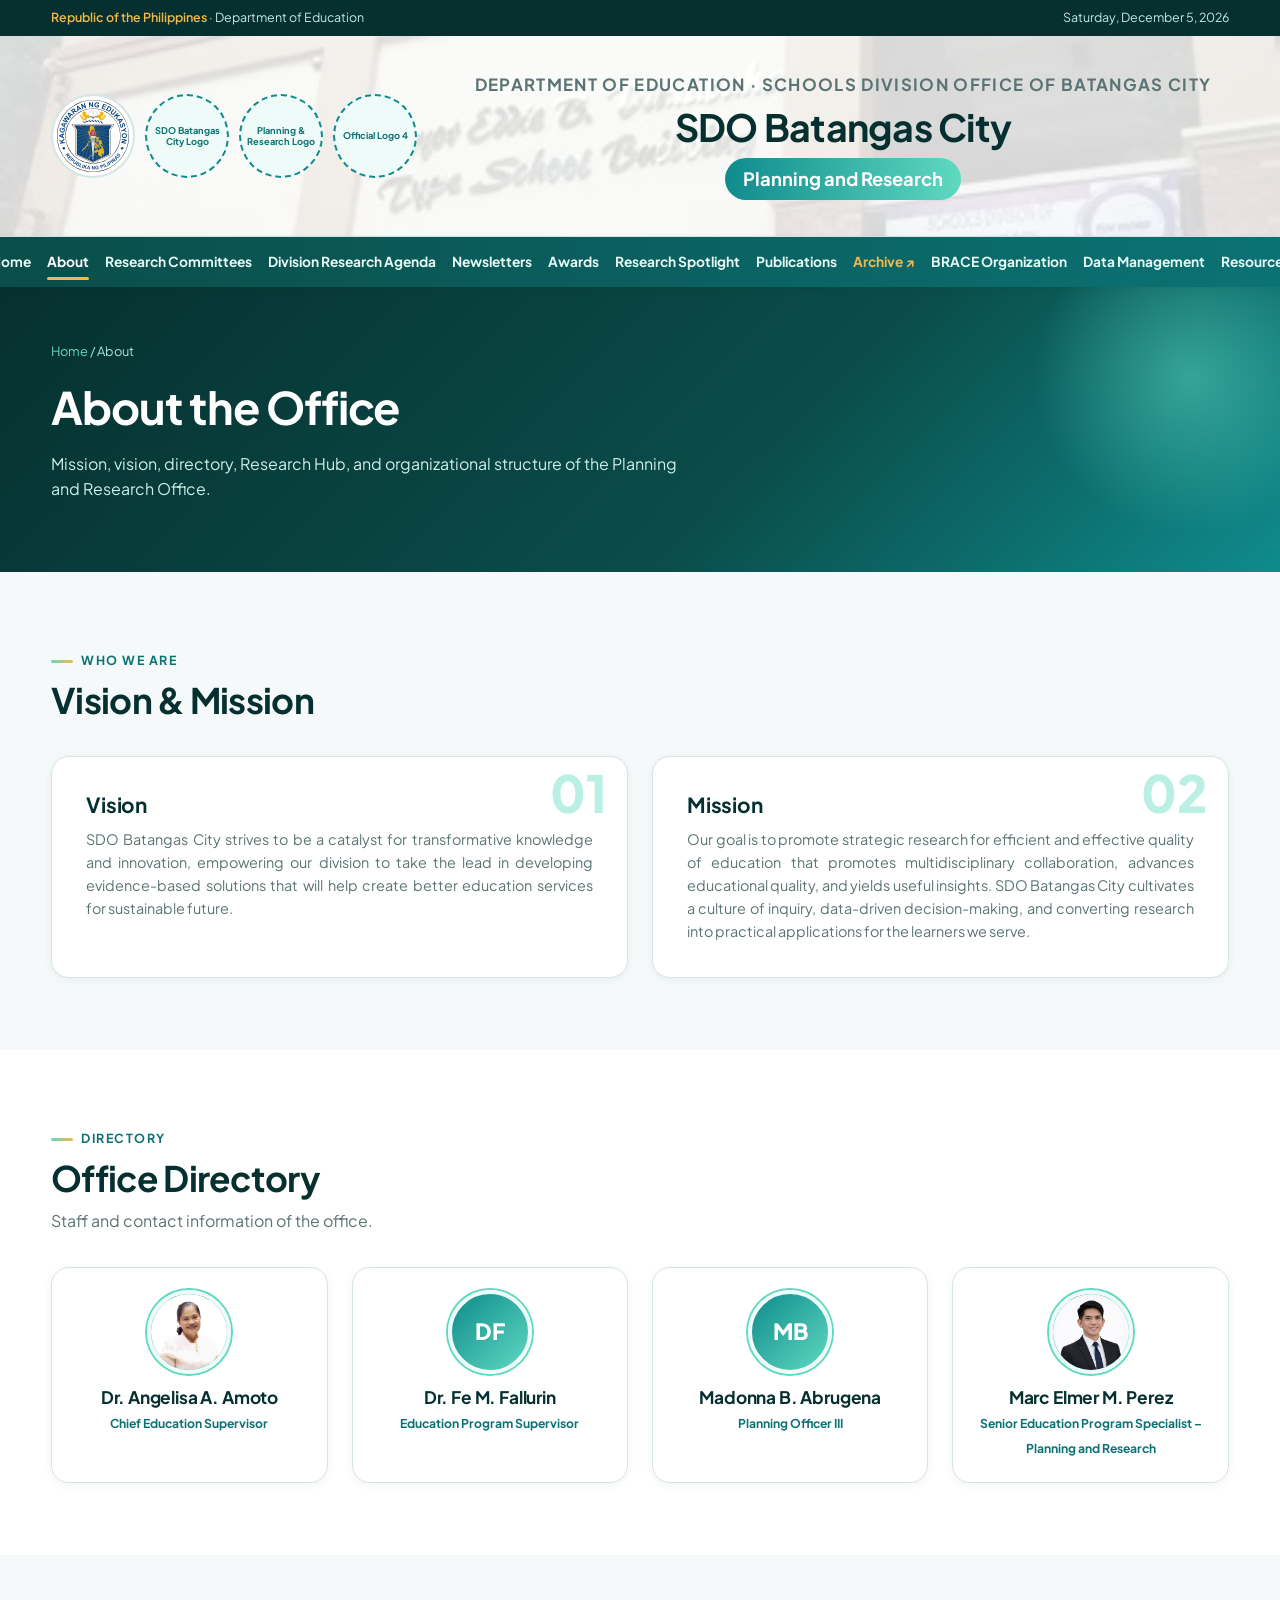
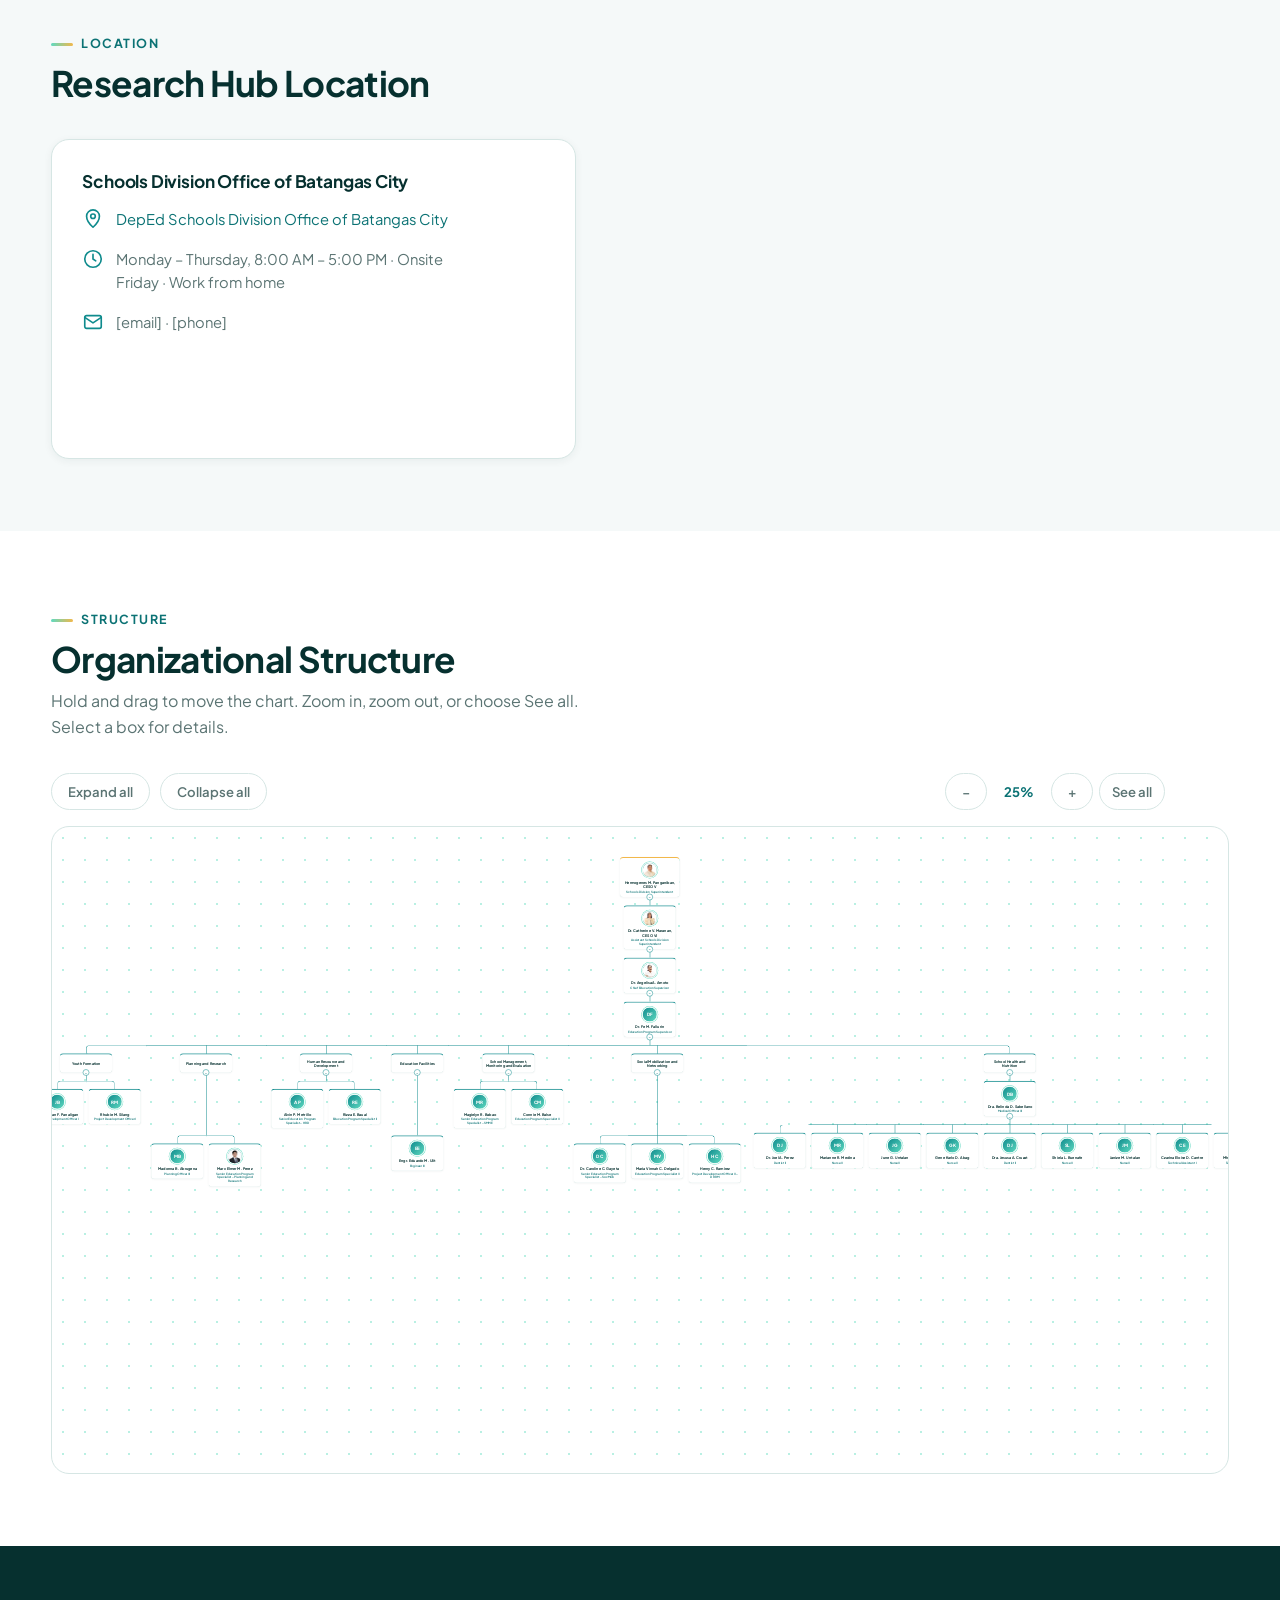
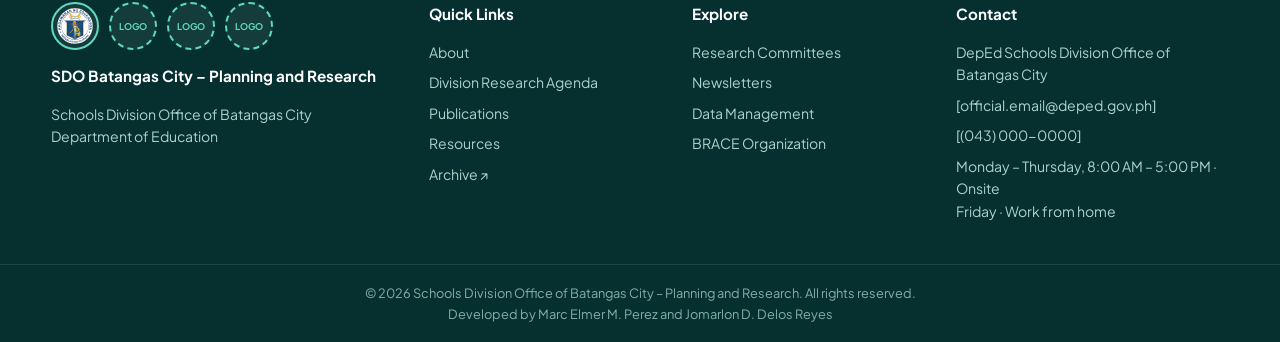
==== about.html @ 9debecee "Show the committee portraits in the directory and org chart Co-authored-by: Cursor <cursoragent@curs" ====
<!doctype html>
<html lang="en">
  <head>
    <meta charset="UTF-8" />
    <meta name="viewport" content="width=device-width, initial-scale=1" />
    <title>About | SDO Batangas City – Planning and Research</title>
    <link rel="preconnect" href="https://fonts.googleapis.com" />
    <link
      href="https://fonts.googleapis.com/css2?family=Plus+Jakarta+Sans:wght@400;500;600;700;800&display=swap"
      rel="stylesheet"
    />
    <link rel="stylesheet" href="css/styles.css?v=47" />
  </head>
  <body data-page="about">
    <div id="site-header"></div>
    <section class="page-hero">
      <div class="container">
        <div class="crumbs"><a href="index.html">Home</a> / About</div>
        <h1>About the Office</h1>
        <p>
          Mission, vision, directory, Research Hub, and organizational structure of the
          Planning and Research Office.
        </p>
      </div>
    </section>
    <main id="page-root"></main>
    <div id="site-footer"></div>
    <script src="js/data.js?v=47"></script>
    <script src="js/components.js?v=47"></script>
    <script src="js/pages.js?v=47"></script>
    <script src="js/main.js?v=47"></script>
  </body>
</html>
---- css/styles.css ----
/* ==========================================================
   SDO Batangas City – Planning and Research
   Design system: Mint Blue-Green · modern institutional
   ========================================================== */
:root {
  --ink: #06302f;          /* deepest teal (text on light, dark bg) */
  --deep: #0a4d4a;         /* deep teal */
  --primary: #0f8b8d;      /* blue-green */
  --primary-600: #0b7274;
  --mint: #5fd9c0;         /* mint */
  --mint-200: #b9f0e3;
  --mint-50: #effbf8;
  --gold: #f2b84b;         /* DepEd-inspired accent */
  --gold-600: #d99a1f;
  --bg: #f5f9f9;
  --surface: #ffffff;
  --text: #17302f;
  --muted: #5b7473;
  --line: #d6e6e4;
  --radius: 18px;
  --radius-sm: 12px;
  --shadow-sm: 0 2px 8px rgba(6, 48, 47, .06);
  --shadow: 0 10px 30px rgba(6, 48, 47, .10);
  --shadow-lg: 0 24px 60px rgba(6, 48, 47, .16);
  --font: "Plus Jakarta Sans", "Segoe UI", system-ui, -apple-system, Roboto, Arial, sans-serif;
  --maxw: 100%;
}

* {
  box-sizing: border-box;
  margin: 0;
  padding: 0;
}

html {
  scroll-behavior: smooth;
}

body {
  font-family: var(--font);
  color: var(--text);
  background: var(--bg);
  line-height: 1.6;
  -webkit-font-smoothing: antialiased;
}

img {
  max-width: 100%;
  display: block;
}

a {
  color: var(--primary-600);
  text-decoration: none;
}

a:hover {
  color: var(--deep);
}

ul {
  list-style: none;
}

.container {
  width: min(var(--maxw), calc(100% - clamp(40px, 8vw, 160px)));
  margin-inline: auto;
}

.section {
  padding: 72px 0;
}

.section.alt {
  background: var(--surface);
}

.eyebrow {
  display: inline-flex;
  align-items: center;
  gap: 8px;
  font-size: .78rem;
  font-weight: 700;
  letter-spacing: .12em;
  text-transform: uppercase;
  color: var(--primary-600);
}

.eyebrow::before {
  content: "";
  width: 22px;
  height: 3px;
  border-radius: 3px;
  background: linear-gradient(90deg, var(--mint), var(--gold));
}

.section-head {
  display: flex;
  justify-content: space-between;
  align-items: flex-end;
  gap: 20px;
  flex-wrap: wrap;
  margin-bottom: 34px;
}

.section-head h2 {
  font-size: clamp(1.6rem, 3vw, 2.2rem);
  line-height: 1.2;
  color: var(--ink);
  margin-top: 8px;
  letter-spacing: -.02em;
}

.section-head p {
  color: var(--muted);
  max-width: 560px;
  margin-top: 8px;
}

.btn {
  display: inline-flex;
  align-items: center;
  gap: 8px;
  padding: 12px 22px;
  border-radius: 999px;
  font-weight: 700;
  font-size: .92rem;
  border: 2px solid transparent;
  cursor: pointer;
  transition: .25s;
  font-family: inherit;
}

.btn-primary {
  background: var(--gold);
  color: var(--ink);
}

.btn-primary:hover {
  background: var(--gold-600);
  color: var(--ink);
  transform: translateY(-2px);
  box-shadow: var(--shadow);
}

.btn-ghost {
  background: rgba(255, 255, 255, .12);
  color: #fff;
  border-color: rgba(255, 255, 255, .4);
  -webkit-backdrop-filter: blur(6px);
  backdrop-filter: blur(6px);
}

.btn-ghost:hover {
  background: #fff;
  color: var(--deep);
}

.btn-outline {
  border-color: var(--primary);
  color: var(--primary-600);
  background: transparent;
}

.btn-outline:hover {
  background: var(--primary);
  color: #fff;
}

.icon {
  width: 22px;
  height: 22px;
  stroke: currentColor;
  fill: none;
  stroke-width: 1.8;
  stroke-linecap: round;
  stroke-linejoin: round;
  flex: none;
}

/* ---------- Top bar ---------- */
.topbar {
  background: var(--ink);
  color: #bfe9e2;
  font-size: 0.78rem;
}

.topbar .container {
  display: flex;
  justify-content: space-between;
  gap: 16px;
  padding: 8px 0;
  flex-wrap: wrap;
}

.topbar b {
  color: var(--gold);
  font-weight: 600;
}

/* ---------- Header ---------- */
.site-header {
  position: relative;
  background: var(--surface);
  border-bottom: 1px solid var(--line);
  overflow: hidden;
}

.site-header::before {
  content: "";
  position: absolute;
  inset: 0;
  background: url("../assets/building.jpg") center 62% / cover no-repeat;
  opacity: 0.16;
  pointer-events: none;
}

.brand-row {
  position: relative;
  z-index: 1;
  display: flex;
  align-items: center;
  justify-content: flex-start;
  gap: 28px;
  min-height: 176px;
  padding: 36px 0;
}

.brand-row > .logos {
  position: static;
  transform: none;
  flex: none;
}

.logos {
  display: flex;
  gap: 10px;
}

.logo-ph {
  width: 84px;
  height: 84px;
  border-radius: 50%;
  border: 2px dashed var(--primary);
  background: var(--mint-50);
  display: grid;
  place-items: center;
  text-align: center;
  font-size: .58rem;
  font-weight: 700;
  color: var(--primary-600);
  line-height: 1.15;
  overflow: hidden;
}

.logo-ph.has-logo {
  border-style: solid;
  border-color: var(--line);
  background: #fff;
  padding: 4px;
}

.logo-ph img {
  width: 100%;
  height: 100%;
  object-fit: contain;
}

.brand-text {
  flex: 1;
  text-align: center;
  padding-inline: 12px 0;
  max-width: 100%;
  min-width: 0;
}

.brand-text small {
  display: block;
  font-size: 1.05rem;
  letter-spacing: .08em;
  text-transform: uppercase;
  color: var(--muted);
  font-weight: 700;
}

.brand-text strong {
  display: block;
  margin-top: 6px;
  font-size: 2.35rem;
  color: var(--ink);
  line-height: 1.15;
  letter-spacing: -.02em;
}

.brand-text span {
  display: inline-block;
  margin-top: 10px;
  font-size: 1.15rem;
  font-weight: 700;
  color: #fff;
  background: linear-gradient(90deg, var(--primary), var(--mint));
  padding: 6px 18px;
  border-radius: 999px;
}

/* ---------- Nav ---------- */
.nav-wrap {
  position: sticky;
  top: 0;
  z-index: 50;
  background: linear-gradient(90deg, var(--deep), var(--primary-600));
  box-shadow: var(--shadow-sm);
}

.nav-wrap .container {
  display: flex;
  align-items: center;
  justify-content: space-between;
  width: min(100%, calc(100% - 24px));
}

.nav {
  display: flex;
  flex-wrap: nowrap;
  width: 100%;
  justify-content: center;
  align-items: center;
  column-gap: 0;
}

.nav a {
  display: block;
  padding: 14px 8px;
  color: #e6fbf6;
  font-size: 0.86rem;
  font-weight: 700;
  position: relative;
  white-space: nowrap;
}

.nav a::after {
  content: "";
  position: absolute;
  left: 8px;
  right: 8px;
  bottom: 7px;
  height: 3px;
  border-radius: 3px;
  background: var(--gold);
  transform: scaleX(0);
  transition: .25s;
}

.nav a:hover,
.nav a.active {
  color: #fff;
}

.nav a:hover::after,
.nav a.active::after {
  transform: scaleX(1);
}

.nav a.ext {
  color: var(--gold);
}

.menu-btn {
  display: none;
  background: none;
  border: 0;
  color: #fff;
  padding: 12px 0;
  font-weight: 700;
  font-family: inherit;
  cursor: pointer;
  align-items: center;
  gap: 10px;
  font-size: .95rem;
}

/* ---------- Hero ---------- */
.hero {
  position: relative;
  color: #fff;
  overflow: hidden;
  min-height: calc(100vh - 150px);
  min-height: calc(100svh - 150px);
  background:
    radial-gradient(900px 500px at 85% -10%, rgba(95, 217, 192, .55), transparent 60%),
    radial-gradient(700px 500px at 0% 110%, rgba(242, 184, 75, .22), transparent 60%),
    linear-gradient(135deg, var(--ink) 0%, var(--deep) 55%, var(--primary) 120%);
}

.hero::before {
  content: "";
  position: absolute;
  inset: 0;
  background-image: radial-gradient(rgba(255, 255, 255, .12) 1.2px, transparent 1.2px);
  background-size: 26px 26px;
  -webkit-mask-image: linear-gradient(120deg, transparent 30%, #000);
  mask-image: linear-gradient(120deg, transparent 30%, #000);
}

.hero .container {
  position: relative;
  display: grid;
  grid-template-columns: 1.25fr .9fr;
  gap: 48px;
  align-items: center;
  padding: 64px 0 68px;
}

.hero h1 {
  font-size: clamp(2rem, 4.6vw, 3.4rem);
  line-height: 1.08;
  letter-spacing: -.03em;
  margin: 16px 0;
}

.hero h1 em {
  font-style: normal;
  background: linear-gradient(90deg, var(--mint), var(--gold));
  -webkit-background-clip: text;
  background-clip: text;
  color: transparent;
}

.hero p {
  color: #cdeee8;
  max-width: 540px;
  font-size: 1.05rem;
  text-align: justify;
}

.hero .eyebrow {
  color: var(--mint);
}

.hero-actions {
  display: flex;
  gap: 12px;
  flex-wrap: wrap;
  margin-top: 28px;
}

.hero-card {
  background: rgba(255, 255, 255, .1);
  border: 1px solid rgba(255, 255, 255, .25);
  border-radius: 24px;
  padding: 26px;
  -webkit-backdrop-filter: blur(14px);
  backdrop-filter: blur(14px);
  box-shadow: var(--shadow-lg);
}

.hero-card h3 {
  font-size: .8rem;
  letter-spacing: .12em;
  text-transform: uppercase;
  color: var(--mint);
}

.hero-stats {
  display: grid;
  grid-template-columns: 1fr 1fr;
  gap: 14px;
  margin-top: 16px;
}

.stat {
  background: rgba(255, 255, 255, .1);
  border-radius: 14px;
  padding: 16px;
}

.stat b {
  display: block;
  font-size: 1.9rem;
  line-height: 1;
  color: #fff;
}

.stat span {
  font-size: .78rem;
  color: #bfe9e2;
}

.wave {
  position: absolute;
  bottom: -1px;
  left: 0;
  width: 100%;
  height: 60px;
  fill: var(--bg);
}

/* ---------- Page hero (inner) ---------- */
.page-hero {
  background: linear-gradient(135deg, var(--ink), var(--deep) 60%, var(--primary));
  color: #fff;
  padding: 54px 0 70px;
  position: relative;
  overflow: hidden;
}

.page-hero::after {
  content: "";
  position: absolute;
  right: -80px;
  top: -80px;
  width: 340px;
  height: 340px;
  border-radius: 50%;
  background: radial-gradient(circle, rgba(95, 217, 192, .5), transparent 65%);
}

.page-hero .crumbs {
  font-size: .8rem;
  color: #a9e3d8;
}

.page-hero .crumbs a {
  color: var(--mint);
}

.page-hero h1 {
  font-size: clamp(1.8rem, 4vw, 2.8rem);
  letter-spacing: -.025em;
  margin-top: 10px;
}

.page-hero p {
  color: #cdeee8;
  max-width: 640px;
  margin-top: 8px;
}

/* ---------- Cards & grids ---------- */
.grid {
  display: grid;
  gap: 24px;
}

.g2 {
  grid-template-columns: repeat(2, 1fr);
}

.span-2 {
  grid-column: 1 / -1;
}

.bullets .muted {
  color: var(--muted);
  font-size: .82rem;
}

.g3 {
  grid-template-columns: repeat(3, 1fr);
}

.g4 {
  grid-template-columns: repeat(4, 1fr);
}

.card {
  background: var(--surface);
  border: 1px solid var(--line);
  border-radius: var(--radius);
  box-shadow: var(--shadow-sm);
  transition: .3s;
  overflow: hidden;
}

.card:hover {
  transform: translateY(-6px);
  box-shadow: var(--shadow);
  border-color: var(--mint);
}

.card-body {
  padding: 22px;
}

.card h3 {
  font-size: 1.08rem;
  color: var(--ink);
  line-height: 1.3;
  letter-spacing: -.01em;
}

.card p {
  color: var(--muted);
  font-size: .9rem;
  margin-top: 8px;
}

.tag {
  display: inline-block;
  font-size: .7rem;
  font-weight: 700;
  letter-spacing: .06em;
  text-transform: uppercase;
  padding: 4px 11px;
  border-radius: 999px;
  background: var(--mint-50);
  color: var(--primary-600);
  border: 1px solid var(--mint-200);
}

.tag.gold {
  background: #fff6e0;
  color: #9a6b00;
  border-color: #f6dca0;
}

.meta {
  display: flex;
  gap: 14px;
  flex-wrap: wrap;
  font-size: .78rem;
  color: var(--muted);
  margin-top: 12px;
}

.meta span {
  display: inline-flex;
  align-items: center;
  gap: 6px;
}

.meta .icon {
  width: 15px;
  height: 15px;
}

.more {
  display: inline-flex;
  align-items: center;
  gap: 6px;
  margin-top: 14px;
  font-weight: 700;
  font-size: .86rem;
}

/* generated artwork for image-based cards */
.art {
  position: relative;
  aspect-ratio: 16 / 10;
  overflow: hidden;
  display: flex;
  align-items: flex-end;
  padding: 14px;
  color: #fff;
}

.art img {
  position: absolute;
  inset: 0;
  width: 100%;
  height: 100%;
  object-fit: cover;
}

.art::before {
  content: "";
  position: absolute;
  inset: 0;
  background: var(--art);
}

.art::after {
  content: "";
  position: absolute;
  width: 240px;
  height: 240px;
  border-radius: 50%;
  right: -60px;
  top: -70px;
  background: rgba(255, 255, 255, .14);
}

.art .circle {
  position: absolute;
  width: 120px;
  height: 120px;
  border-radius: 50%;
  left: -30px;
  bottom: -40px;
  background: rgba(242, 184, 75, .35);
}

.art .tag {
  position: relative;
  z-index: 2;
  background: rgba(255, 255, 255, .92);
  border: 0;
}

.art .ph {
  position: absolute;
  top: 14px;
  left: 14px;
  z-index: 2;
  font-size: .68rem;
  color: #fff;
  opacity: .85;
  font-weight: 600;
  letter-spacing: .06em;
}

.a1 {
  --art: linear-gradient(135deg, #0a4d4a, #0f8b8d);
}

.a2 {
  --art: linear-gradient(135deg, #0f8b8d, #5fd9c0);
}

.a3 {
  --art: linear-gradient(135deg, #06302f, #1aa39a);
}

.a4 {
  --art: linear-gradient(135deg, #17a2a5, #9be8d5);
}

/* featured announcement */
.feature {
  display: grid;
  grid-template-columns: 1.35fr 1fr;
  gap: 24px;
}

.feature .main {
  display: grid;
}

.feature .main .art {
  aspect-ratio: auto;
  min-height: 340px;
  padding: 26px;
  align-items: flex-end;
}

.feature-copy {
  position: absolute;
  inset: auto 0 0 0;
  padding: 26px;
  background: linear-gradient(0deg, rgba(6, 48, 47, .9), transparent);
  z-index: 2;
  color: #fff;
}

.feature-copy h3 {
  color: #fff;
  font-size: 1.5rem;
  margin-top: 8px;
}

.feature-copy p {
  color: #cdeee8;
}

.stack {
  display: grid;
  gap: 16px;
}

.mini {
  display: grid;
  grid-template-columns: 120px 1fr;
  gap: 14px;
  align-items: center;
  padding: 12px;
}

.mini .art {
  aspect-ratio: 1;
  border-radius: 12px;
  padding: 0;
}

.mini .art .tag,
.mini .art .ph {
  display: none;
}

.mini h3 {
  font-size: .98rem;
}

/* ---------- Calendar ---------- */
.cal-wrap {
  display: grid;
  grid-template-columns: 1.2fr 1fr;
  gap: 24px;
}

.calendar {
  padding: 22px;
}

.cal-head {
  display: flex;
  justify-content: space-between;
  align-items: center;
  margin-bottom: 14px;
}

.cal-head h3 {
  font-size: 1.15rem;
}

.cal-nav button {
  width: 36px;
  height: 36px;
  border-radius: 50%;
  border: 1px solid var(--line);
  background: #fff;
  cursor: pointer;
  font-size: 1rem;
  color: var(--primary-600);
  transition: .2s;
}

.cal-nav button:hover {
  background: var(--primary);
  color: #fff;
}

.cal-grid {
  display: grid;
  grid-template-columns: repeat(7, 1fr);
  gap: 6px;
}

.cal-dow {
  font-size: .7rem;
  font-weight: 700;
  color: var(--muted);
  text-align: center;
  padding: 6px 0;
  text-transform: uppercase;
}

.cal-day {
  aspect-ratio: 1;
  border-radius: 12px;
  display: grid;
  place-items: center;
  font-size: .86rem;
  position: relative;
  cursor: default;
  background: var(--bg);
}

.cal-day.empty {
  background: none;
}

.cal-day.today {
  background: var(--primary);
  color: #fff;
  font-weight: 800;
}

.cal-day.has {
  background: var(--mint-200);
  font-weight: 800;
  color: var(--ink);
  cursor: pointer;
}

.cal-day.has::after {
  content: "";
  position: absolute;
  bottom: 6px;
  width: 5px;
  height: 5px;
  border-radius: 50%;
  background: var(--gold-600);
}

.cal-day.has:hover {
  background: var(--mint);
}

.event-list {
  display: grid;
  gap: 12px;
  align-content: start;
}

.event {
  display: flex;
  gap: 16px;
  align-items: center;
  background: var(--surface);
  border: 1px solid var(--line);
  border-radius: var(--radius-sm);
  padding: 14px;
  transition: .25s;
}

.event:hover {
  border-color: var(--mint);
  box-shadow: var(--shadow-sm);
}

.event .date {
  flex: none;
  width: 60px;
  text-align: center;
  background: linear-gradient(160deg, var(--primary), var(--deep));
  color: #fff;
  border-radius: 12px;
  padding: 8px 0;
}

.event .date b {
  display: block;
  font-size: 1.35rem;
  line-height: 1;
}

.event .date span {
  font-size: .68rem;
  letter-spacing: .1em;
  text-transform: uppercase;
  color: var(--mint-200);
}

.event h4 {
  font-size: .95rem;
  color: var(--ink);
  line-height: 1.3;
}

.event small {
  color: var(--muted);
}

/* ---------- Timeline / updates ---------- */
.timeline {
  position: relative;
  padding-left: 30px;
  display: grid;
  gap: 18px;
}

.timeline::before {
  content: "";
  position: absolute;
  left: 8px;
  top: 6px;
  bottom: 6px;
  width: 2px;
  background: linear-gradient(var(--mint), var(--line));
}

.tl-item {
  position: relative;
  background: var(--surface);
  border: 1px solid var(--line);
  border-radius: var(--radius-sm);
  padding: 16px 18px;
}

.tl-item::before {
  content: "";
  position: absolute;
  left: -29px;
  top: 20px;
  width: 14px;
  height: 14px;
  border-radius: 50%;
  background: var(--gold);
  border: 3px solid var(--bg);
  box-shadow: 0 0 0 2px var(--mint);
}

.tl-item time {
  font-size: .74rem;
  font-weight: 700;
  color: var(--primary-600);
  letter-spacing: .06em;
  text-transform: uppercase;
}

.tl-item h4 {
  margin-top: 2px;
  color: var(--ink);
}

.tl-item p {
  font-size: .88rem;
  color: var(--muted);
}

/* ---------- Quick access ---------- */
.quick {
  padding: 24px;
  display: flex;
  flex-direction: column;
  gap: 12px;
  color: var(--text);
}

.quick .ico {
  width: 52px;
  height: 52px;
  border-radius: 16px;
  display: grid;
  place-items: center;
  background: linear-gradient(135deg, var(--mint-200), var(--mint-50));
  color: var(--primary-600);
  transition: .3s;
}

.quick:hover .ico {
  background: linear-gradient(135deg, var(--primary), var(--mint));
  color: #fff;
  transform: rotate(-6deg) scale(1.06);
}

.quick h3 {
  font-size: 1.02rem;
}

.quick p {
  margin: 0;
  font-size: .86rem;
}

/* ---------- About ---------- */
.mv-card {
  padding: 34px;
  position: relative;
}

.mv-card .big {
  font-size: 3.2rem;
  line-height: 1;
  position: absolute;
  right: 20px;
  top: 10px;
  color: var(--mint-200);
  font-weight: 800;
}

.mv-card h3 {
  font-size: 1.3rem;
  margin-bottom: 10px;
}

.mv-card p {
  text-align: justify;
}

.placeholder-note {
  display: inline-block;
  margin-top: 12px;
  font-size: .74rem;
  color: #8a6a1b;
  background: #fff6e0;
  border: 1px dashed var(--gold-600);
  padding: 3px 10px;
  border-radius: 8px;
}

.person {
  padding: 22px;
  text-align: center;
}

.avatar {
  width: 84px;
  height: 84px;
  border-radius: 50%;
  margin: 0 auto 12px;
  display: grid;
  place-items: center;
  font-weight: 800;
  font-size: 1.4rem;
  color: #fff;
  background: linear-gradient(135deg, var(--primary), var(--mint));
  border: 4px solid var(--mint-50);
  box-shadow: 0 0 0 2px var(--mint);
  overflow: hidden;
}

.avatar img {
  width: 100%;
  height: 100%;
  object-fit: cover;
  object-position: center 18%;
}

.person small {
  color: var(--primary-600);
  font-weight: 700;
  font-size: .76rem;
}

.sdr-members {
  display: grid;
  grid-template-columns: repeat(4, 1fr);
  gap: 12px;
}

.sdr-member {
  background: var(--mint-50);
  border-radius: 12px;
  padding: 14px 12px;
}

.sdr-member b,
.editors b {
  display: block;
  color: var(--ink);
  font-size: .92rem;
  line-height: 1.35;
}

.sdr-member span,
.editors span {
  display: block;
  margin-top: 4px;
  color: var(--muted);
  font-size: .8rem;
  line-height: 1.4;
}

.board-label {
  margin: 26px 0 12px;
  font-size: .75rem;
  letter-spacing: .06em;
  text-transform: uppercase;
  color: var(--primary-600);
}

.board-leads {
  display: grid;
  grid-template-columns: 1fr 1fr;
  gap: 16px;
}

.board-leads .board-label {
  margin-top: 8px;
}

.portrait {
  width: 140px;
  aspect-ratio: 35 / 45;
  margin: 0 auto 12px;
  border-radius: 10px;
  overflow: hidden;
  display: grid;
  place-items: center;
  color: var(--primary);
  background:
    linear-gradient(180deg, var(--mint-50), #fff);
  border: 1px dashed var(--primary);
}

.portrait:has(img) {
  border-style: solid;
  border-color: var(--mint);
  background: #fff;
}

.portrait img {
  width: 100%;
  height: 100%;
  object-fit: cover;
  object-position: center center;
}

.portrait .icon {
  width: 32px;
  height: 32px;
}

.editors {
  list-style: none;
  display: grid;
  grid-template-columns: 1fr 1fr;
  gap: 0 28px;
  margin: 0;
  padding: 0;
}

.editors li {
  padding: 12px 0;
  border-bottom: 1px solid var(--line);
}

.hub {
  display: grid;
  grid-template-columns: 1fr 1.2fr;
  gap: 24px;
}

.hub-info {
  padding: 30px;
}

.hub-info li {
  display: flex;
  gap: 12px;
  margin-top: 16px;
  color: var(--muted);
  font-size: .92rem;
}

.hub-info .icon {
  color: var(--primary);
}

.map-ph {
  min-height: 320px;
  border-radius: var(--radius);
  background:
    linear-gradient(rgba(15, 139, 141, .08) 1px, transparent 1px) 0 0 / 32px 32px,
    linear-gradient(90deg, rgba(15, 139, 141, .08) 1px, transparent 1px) 0 0 / 32px 32px,
    linear-gradient(135deg, var(--mint-50), var(--mint-200));
  border: 2px dashed var(--primary);
  display: grid;
  place-items: center;
  text-align: center;
  color: var(--primary-600);
  font-weight: 700;
  padding: 20px;
}

.map-ph.has-map {
  border: 0;
  padding: 0;
  background: none;
  overflow: hidden;
}

.map-ph iframe {
  width: 100%;
  height: 100%;
  min-height: 320px;
  border: 0;
  border-radius: var(--radius);
}

/* ---------- Org chart ---------- */
.org-scroll {
  overflow: auto;
  height: min(72vh, 760px);
  max-height: min(72vh, 760px);
  padding: 30px 10px 40px;
  background:
    radial-gradient(var(--mint-200) 1px, transparent 1px) 0 0 / 22px 22px,
    var(--surface);
  border: 1px solid var(--line);
  border-radius: var(--radius);
  cursor: grab;
  -webkit-user-select: none;
  user-select: none;
  touch-action: none;
}

.org-scroll.is-dragging,
.org-scroll.is-dragging .node {
  cursor: grabbing;
}

.org-stage {
  position: relative;
}

.tree {
  position: absolute;
  top: 0;
  left: 0;
  min-width: max-content;
  display: flex;
  justify-content: center;
  transform-origin: top left;
}

.tree ul {
  display: flex;
  justify-content: center;
  padding-top: 32px;
  position: relative;
}

.tree > ul {
  padding-top: 0;
}

.tree li {
  position: relative;
  padding: 32px 10px 0;
  text-align: center;
  display: flex;
  flex-direction: column;
  align-items: center;
}

.tree > ul > li {
  padding-top: 0;
}

.tree li::before,
.tree li::after {
  content: "";
  position: absolute;
  top: 0;
  right: 50%;
  width: 50%;
  height: 32px;
  border-top: 2px solid var(--primary);
}

.tree li::after {
  right: auto;
  left: 50%;
  border-left: 2px solid var(--primary);
}

.tree > ul > li::before,
.tree > ul > li::after {
  display: none;
}

.tree li:only-child::after,
.tree li:only-child::before {
  display: none;
}

.tree li:only-child {
  padding-top: 0;
}

.tree li:first-child::before,
.tree li:last-child::after {
  border: 0;
}

.tree li:last-child::before {
  border-right: 2px solid var(--primary);
  border-radius: 0 14px 0 0;
}

.tree li:first-child::after {
  border-radius: 14px 0 0 0;
}

.tree ul ul::before {
  content: "";
  position: absolute;
  top: 0;
  left: 50%;
  border-left: 2px solid var(--primary);
  height: 32px;
}

.tree li.stagger > ul {
  padding-top: 250px;
}

.tree li.stagger > ul::before {
  height: 250px;
}

.tree li.collapsed > ul {
  display: none;
}

.node {
  position: relative;
  width: 210px;
  background: var(--surface);
  border: 1px solid var(--line);
  border-top: 4px solid var(--primary);
  border-radius: 14px;
  padding: 16px 12px 14px;
  box-shadow: var(--shadow-sm);
  cursor: grab;
  transition: .25s;
}

.node:hover {
  transform: translateY(-4px);
  box-shadow: var(--shadow);
  border-color: var(--mint);
}

.node.lvl0 {
  border-top-color: var(--gold);
  width: 240px;
}

.node .avatar {
  width: 64px;
  height: 64px;
  font-size: 1.1rem;
  margin-bottom: 8px;
}

.node.title-only {
  display: flex;
  flex-direction: column;
  justify-content: center;
  min-height: 78px;
}

.node b {
  display: block;
  font-size: .9rem;
  color: var(--ink);
  line-height: 1.25;
}

.node span {
  display: block;
  font-size: .74rem;
  color: var(--primary-600);
  font-weight: 600;
  margin-top: 3px;
  line-height: 1.3;
}

.toggle {
  position: absolute;
  left: 50%;
  bottom: -13px;
  transform: translateX(-50%);
  width: 26px;
  height: 26px;
  border-radius: 50%;
  border: 2px solid var(--primary);
  background: #fff;
  color: var(--primary-600);
  font-weight: 800;
  cursor: pointer;
  display: grid;
  place-items: center;
  font-size: .85rem;
  line-height: 1;
  z-index: 2;
}

.toggle:hover {
  background: var(--primary);
  color: #fff;
}

.org-tools {
  display: flex;
  gap: 10px;
  margin-bottom: 16px;
  flex-wrap: wrap;
  align-items: center;
  padding-right: 64px;
}

.org-zoom {
  display: inline-flex;
  align-items: center;
  gap: 6px;
  margin-left: auto;
}

.org-zoom .chip {
  min-width: 42px;
  padding: 9px 12px;
  text-align: center;
}

.org-zoom-label {
  min-width: 52px;
  text-align: center;
  font-weight: 700;
  font-size: 0.82rem;
  color: var(--primary-600);
}

/* modal */
.modal {
  position: fixed;
  inset: 0;
  background: rgba(6, 48, 47, .6);
  -webkit-backdrop-filter: blur(4px);
  backdrop-filter: blur(4px);
  display: none;
  place-items: center;
  z-index: 100;
  padding: 20px;
}

.modal.open {
  display: grid;
}

.modal-box {
  background: #fff;
  border-radius: 24px;
  padding: 34px;
  max-width: 420px;
  width: 100%;
  text-align: center;
  position: relative;
  box-shadow: var(--shadow-lg);
}

.modal-box .avatar {
  width: 110px;
  height: 110px;
  font-size: 2rem;
}

.modal-box h3 {
  font-size: 1.3rem;
  color: var(--ink);
}

.modal-box p {
  color: var(--muted);
  font-size: .9rem;
  margin-top: 6px;
}

.modal-x {
  position: absolute;
  right: 16px;
  top: 12px;
  border: 0;
  background: none;
  font-size: 1.6rem;
  cursor: pointer;
  color: var(--muted);
}

/* ---------- Lists / filters ---------- */
.toolbar {
  display: flex;
  gap: 12px;
  flex-wrap: wrap;
  margin-bottom: 26px;
  align-items: center;
}

.search {
  flex: 1;
  min-width: 220px;
  padding: 13px 18px;
  border-radius: 999px;
  border: 1px solid var(--line);
  font-family: inherit;
  font-size: .92rem;
  background: #fff;
  outline: none;
}

.search:focus {
  border-color: var(--primary);
  box-shadow: 0 0 0 4px rgba(95, 217, 192, .3);
}

.chip {
  padding: 9px 16px;
  border-radius: 999px;
  border: 1px solid var(--line);
  background: #fff;
  font-weight: 600;
  font-size: .82rem;
  cursor: pointer;
  font-family: inherit;
  color: var(--muted);
  transition: .2s;
}

.chip:hover {
  border-color: var(--primary);
  color: var(--primary-600);
}

.chip.on {
  background: var(--primary);
  border-color: var(--primary);
  color: #fff;
}

.row {
  display: flex;
  gap: 18px;
  align-items: center;
  padding: 18px 22px;
}

.row .ico {
  width: 50px;
  height: 50px;
  border-radius: 14px;
  flex: none;
  display: grid;
  place-items: center;
  background: var(--mint-50);
  color: var(--primary-600);
}

.row h3 {
  font-size: 1rem;
}

.row .grow {
  flex: 1;
}

.list {
  display: grid;
  gap: 14px;
}

.num {
  font-size: 2.4rem;
  font-weight: 800;
  line-height: 1;
  background: linear-gradient(135deg, var(--primary), var(--mint));
  -webkit-background-clip: text;
  background-clip: text;
  color: transparent;
}

.bullets {
  margin-top: 10px;
  display: grid;
  gap: 6px;
}

.bullets li {
  position: relative;
  padding-left: 20px;
  font-size: .88rem;
  color: var(--muted);
}

.bullets li::before {
  content: "";
  position: absolute;
  left: 0;
  top: .6em;
  width: 8px;
  height: 8px;
  border-radius: 50%;
  background: var(--mint);
}

.empty-msg {
  text-align: center;
  color: var(--muted);
  padding: 40px;
  display: none;
}

.notice {
  background: #fff6e0;
  border: 1px dashed var(--gold-600);
  color: #7a5a10;
  border-radius: var(--radius-sm);
  padding: 14px 18px;
  font-size: .88rem;
  margin-bottom: 28px;
}

/* ---------- Footer ---------- */
.footer {
  background: var(--ink);
  color: #a9d3cc;
  margin-top: 0;
}

.footer .container {
  display: grid;
  grid-template-columns: 1.5fr 1fr 1fr 1.2fr;
  gap: 36px;
  padding: 56px 0 34px;
}

.footer h4 {
  color: #fff;
  font-size: .95rem;
  margin-bottom: 14px;
}

.footer li {
  margin-bottom: 8px;
  font-size: .88rem;
}

.footer a {
  color: #a9d3cc;
}

.footer a:hover {
  color: var(--gold);
}

.footer .logos {
  margin-bottom: 14px;
}

.footer .logo-ph {
  width: 48px;
  height: 48px;
  border-color: var(--mint);
  background: rgba(255, 255, 255, .06);
  color: var(--mint);
}

.copy {
  border-top: 1px solid rgba(255, 255, 255, .1);
  padding: 18px 0;
  font-size: .8rem;
  text-align: center;
  color: #7fb1a9;
}

.to-top {
  position: fixed;
  right: 22px;
  bottom: 22px;
  width: 46px;
  height: 46px;
  border-radius: 50%;
  border: 0;
  background: var(--gold);
  color: var(--ink);
  font-size: 1.2rem;
  font-weight: 800;
  cursor: pointer;
  box-shadow: var(--shadow);
  opacity: 0;
  pointer-events: none;
  transition: .3s;
  z-index: 60;
}

.to-top.show {
  opacity: 1;
  pointer-events: auto;
}

/* reveal animation */
.reveal {
  opacity: 0;
  transform: translateY(24px);
  transition: opacity .7s ease, transform .7s ease;
}

.reveal.in {
  opacity: 1;
  transform: none;
}

.table-wrap {
  overflow-x: auto;
  border: 1px solid var(--line);
  border-radius: var(--radius);
  background: var(--surface);
  box-shadow: var(--shadow-sm);
}

.sheet {
  width: 100%;
  border-collapse: collapse;
  min-width: 720px;
  font-size: .86rem;
}

.sheet th,
.sheet td {
  text-align: left;
  vertical-align: top;
  padding: 14px 16px;
  border-bottom: 1px solid var(--line);
  line-height: 1.45;
}

.sheet th {
  background: var(--ink);
  color: #fff;
  font-size: .75rem;
  letter-spacing: .04em;
  text-transform: uppercase;
  white-space: nowrap;
}

.sheet tr:last-child td {
  border-bottom: 0;
}

.sheet tr.group td {
  background: var(--deep);
  color: #fff;
  font-weight: 700;
}

.sheet tbody tr:hover td {
  background: var(--mint-50);
}

.sheet a {
  color: var(--primary-600);
  white-space: nowrap;
}

.sheet td.nowrap {
  white-space: nowrap;
}

.sheet .muted {
  color: var(--muted);
  font-size: .78rem;
}

@media (prefers-reduced-motion: reduce) {
  .reveal {
    opacity: 1;
    transform: none;
    transition: none;
  }

  html {
    scroll-behavior: auto;
  }
}

/* ---------- Responsive ---------- */
@media (max-width: 1200px) {
  .brand-row {
    justify-content: flex-start;
    gap: 20px;
    min-height: 150px;
    padding: 28px 0;
  }

  .brand-row > .logos {
    position: static;
    transform: none;
    flex: none;
  }

  .brand-text {
    flex: 1;
    padding-inline: 8px 0;
    text-align: center;
    min-width: 0;
  }
}

@media (max-width: 1100px) {
  .g4 {
    grid-template-columns: repeat(2, 1fr);
  }

  .footer .container {
    grid-template-columns: 1fr 1fr;
  }
}

@media (max-width: 900px) {
  .hero .container {
    grid-template-columns: 1fr;
    padding: 48px 0 56px;
  }

  .feature,
  .cal-wrap,
  .hub {
    grid-template-columns: 1fr;
  }

  .g3,
  .sdr-members {
    grid-template-columns: repeat(2, 1fr);
  }

  .menu-btn {
    display: flex;
  }

  .nav {
    display: none;
    flex-direction: column;
    justify-content: flex-start;
    position: absolute;
    left: 0;
    right: 0;
    top: 100%;
    background: var(--deep);
    padding: 8px 4%;
    box-shadow: var(--shadow);
  }

  .nav.open {
    display: flex;
  }

  .nav a {
    padding: 13px 4px;
    border-bottom: 1px solid rgba(255, 255, 255, .08);
  }

  .nav a::after {
    display: none;
  }

  .nav-wrap .container {
    position: relative;
  }
}

@media (max-width: 640px) {
  .g2,
  .g3,
  .g4,
  .sdr-members,
  .board-leads,
  .editors {
    grid-template-columns: 1fr;
  }

  .section {
    padding: 52px 0;
  }

  .logo-ph {
    width: 48px;
    height: 48px;
    font-size: .5rem;
  }

  .brand-text small {
    font-size: .78rem;
    letter-spacing: .06em;
  }

  .brand-text strong {
    font-size: 1.45rem;
  }

  .brand-text span {
    font-size: .95rem;
  }

  .mini {
    grid-template-columns: 90px 1fr;
  }

  .footer .container {
    grid-template-columns: 1fr;
  }

  .row {
    flex-wrap: wrap;
  }
}
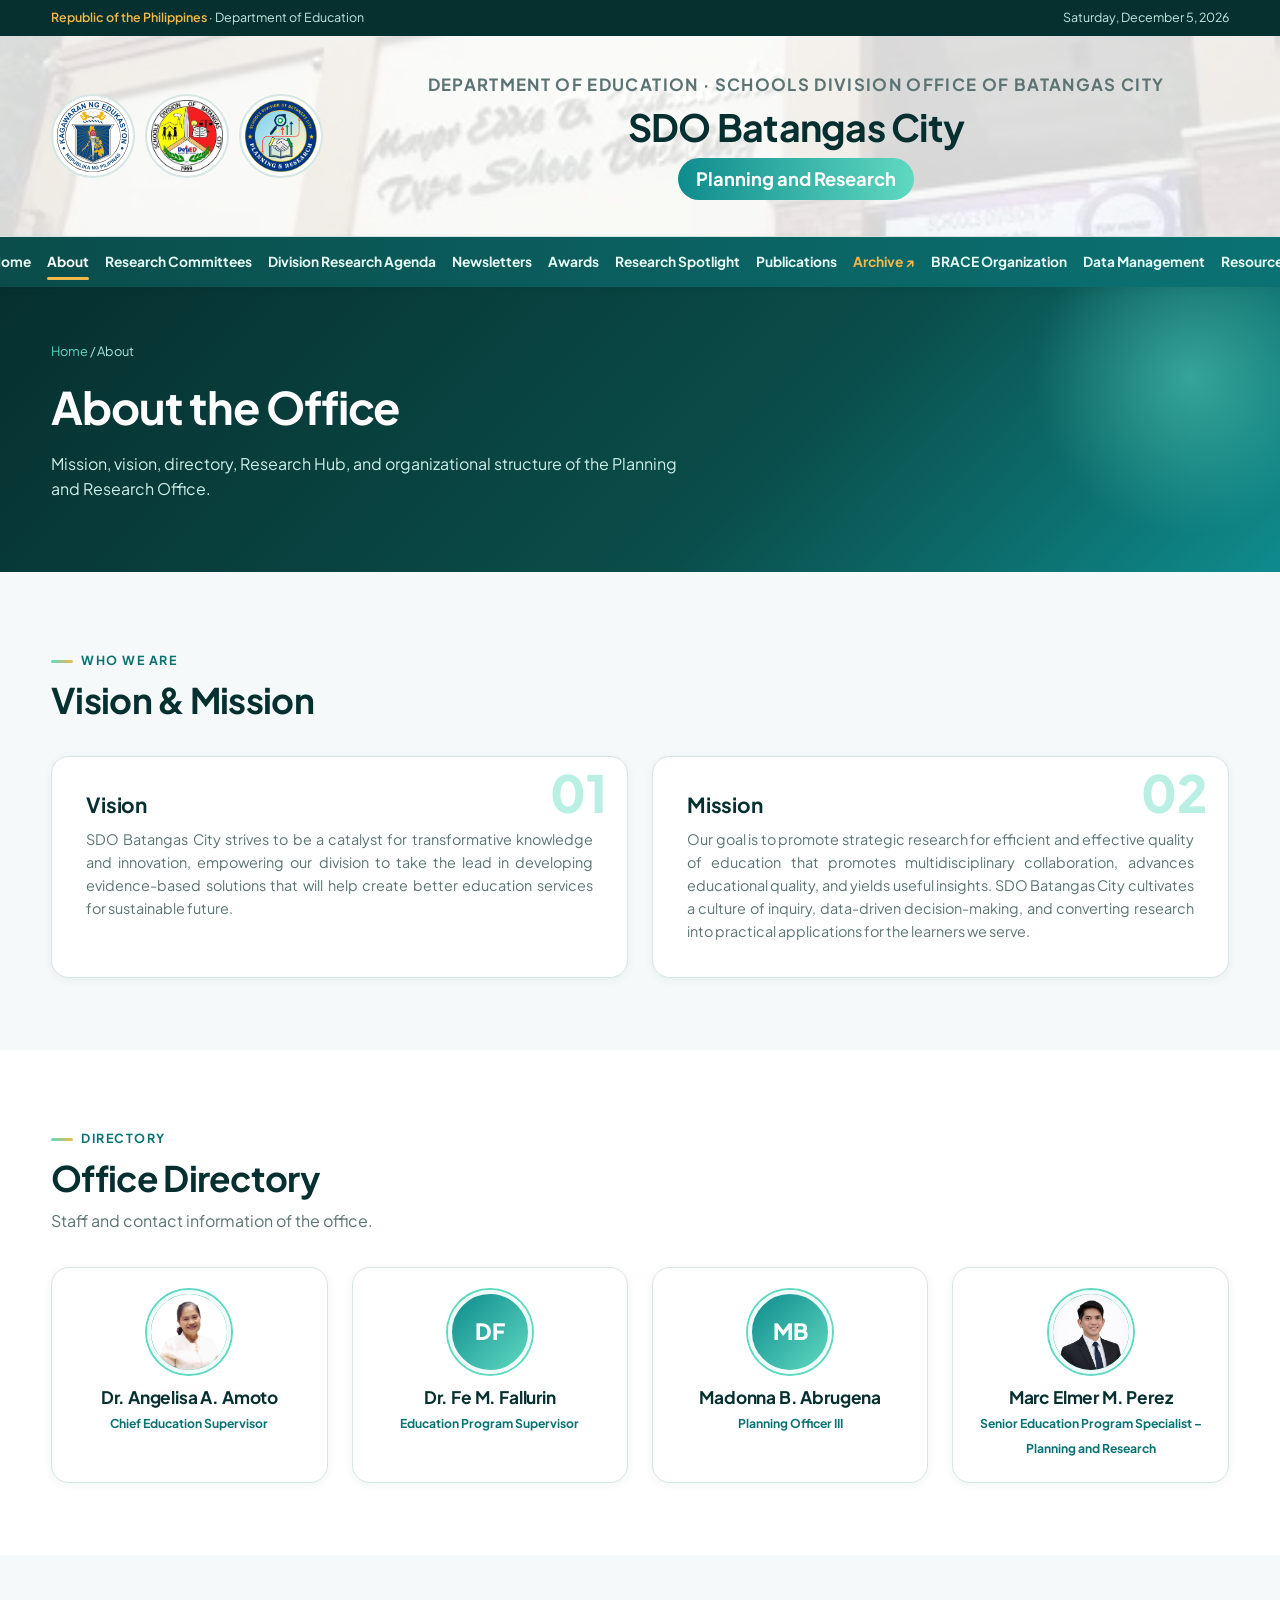
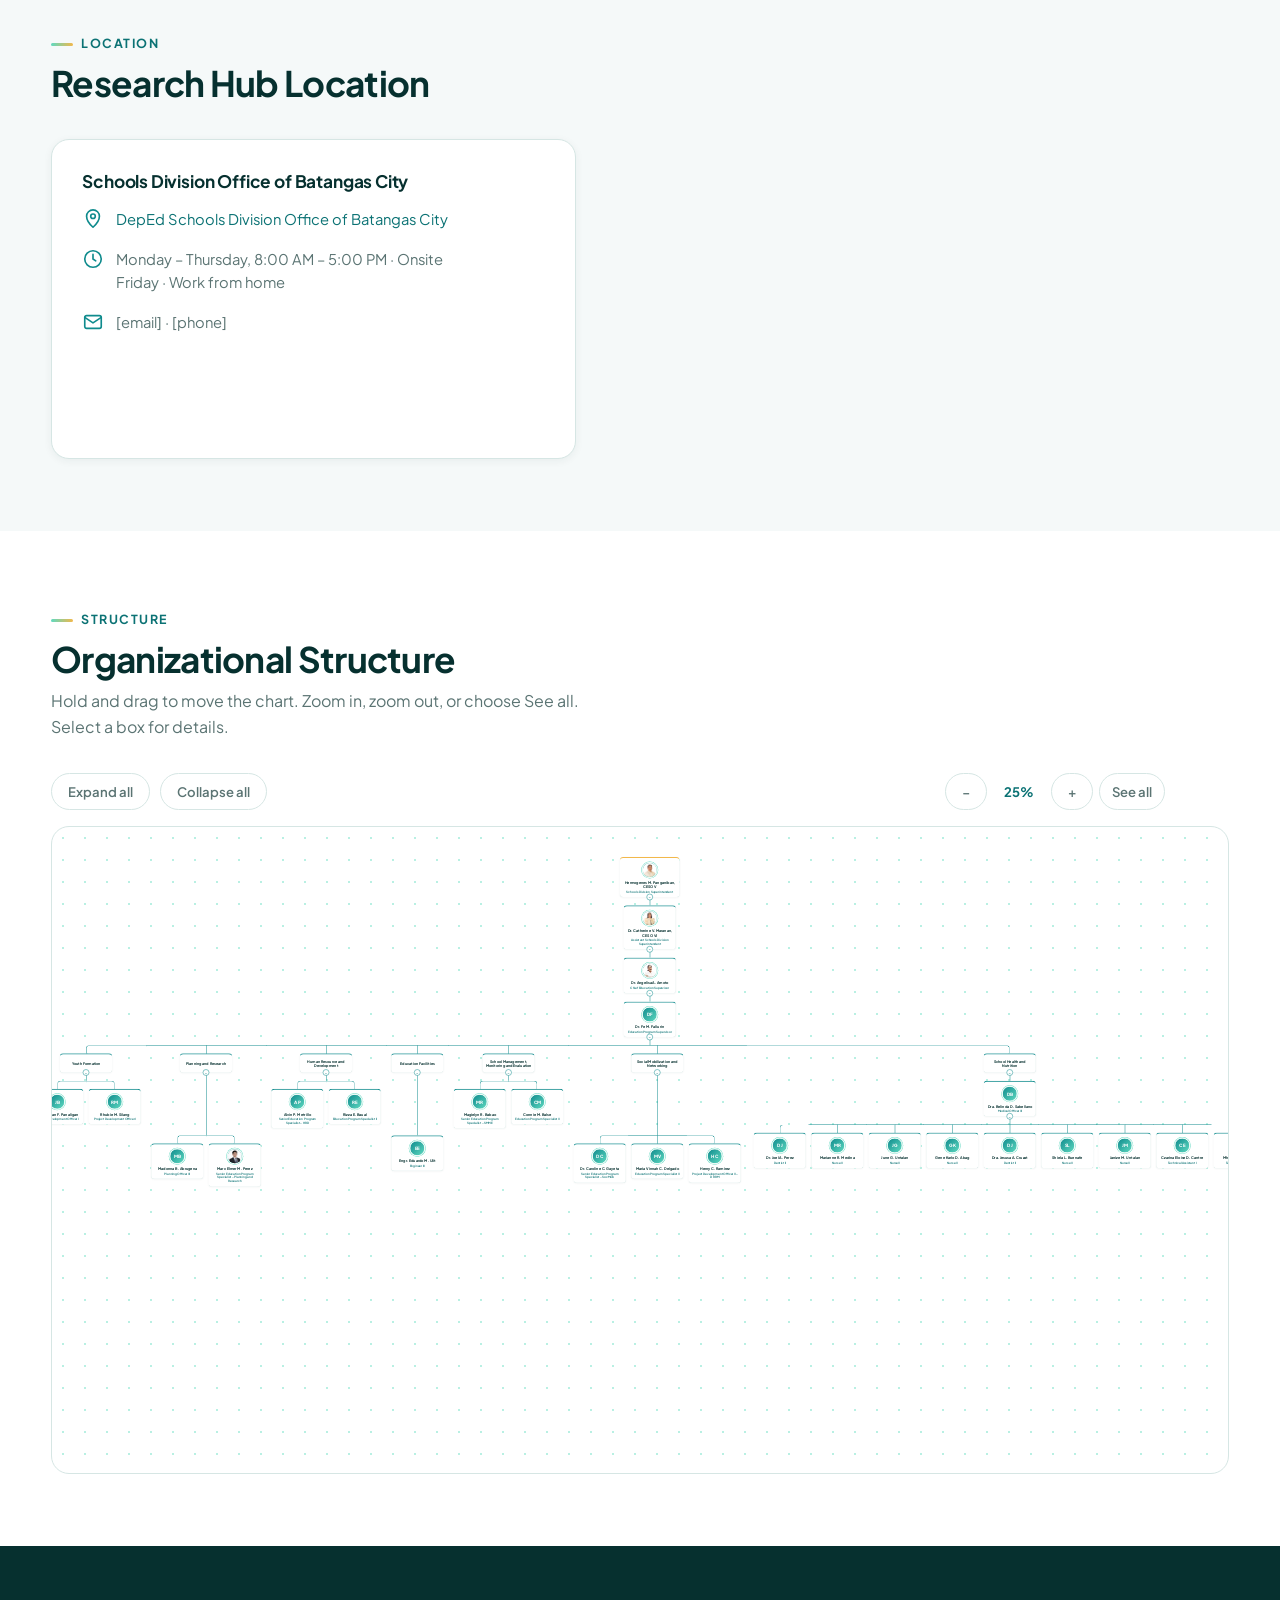
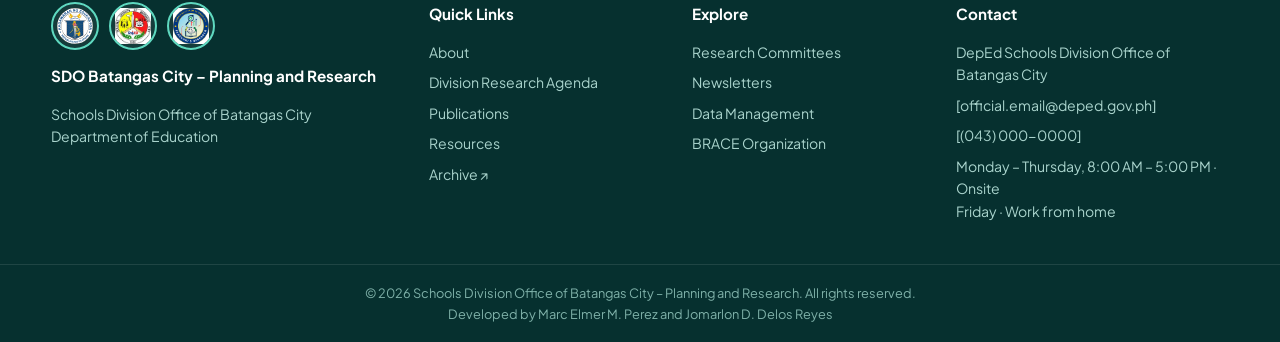
==== commit 33b84fc3: "Add the SDO Batangas City and Planning and Research logos Co-authored-by: Cursor <cursoragent@cursor" ====
--- a/about.html
+++ b/about.html
@@ -9,7 +9,7 @@
       href="https://fonts.googleapis.com/css2?family=Plus+Jakarta+Sans:wght@400;500;600;700;800&display=swap"
       rel="stylesheet"
     />
-    <link rel="stylesheet" href="css/styles.css?v=47" />
+    <link rel="stylesheet" href="css/styles.css?v=51" />
   </head>
   <body data-page="about">
     <div id="site-header"></div>
@@ -25,9 +25,9 @@
     </section>
     <main id="page-root"></main>
     <div id="site-footer"></div>
-    <script src="js/data.js?v=47"></script>
-    <script src="js/components.js?v=47"></script>
-    <script src="js/pages.js?v=47"></script>
-    <script src="js/main.js?v=47"></script>
+    <script src="js/data.js?v=51"></script>
+    <script src="js/components.js?v=51"></script>
+    <script src="js/pages.js?v=51"></script>
+    <script src="js/main.js?v=51"></script>
   </body>
 </html>
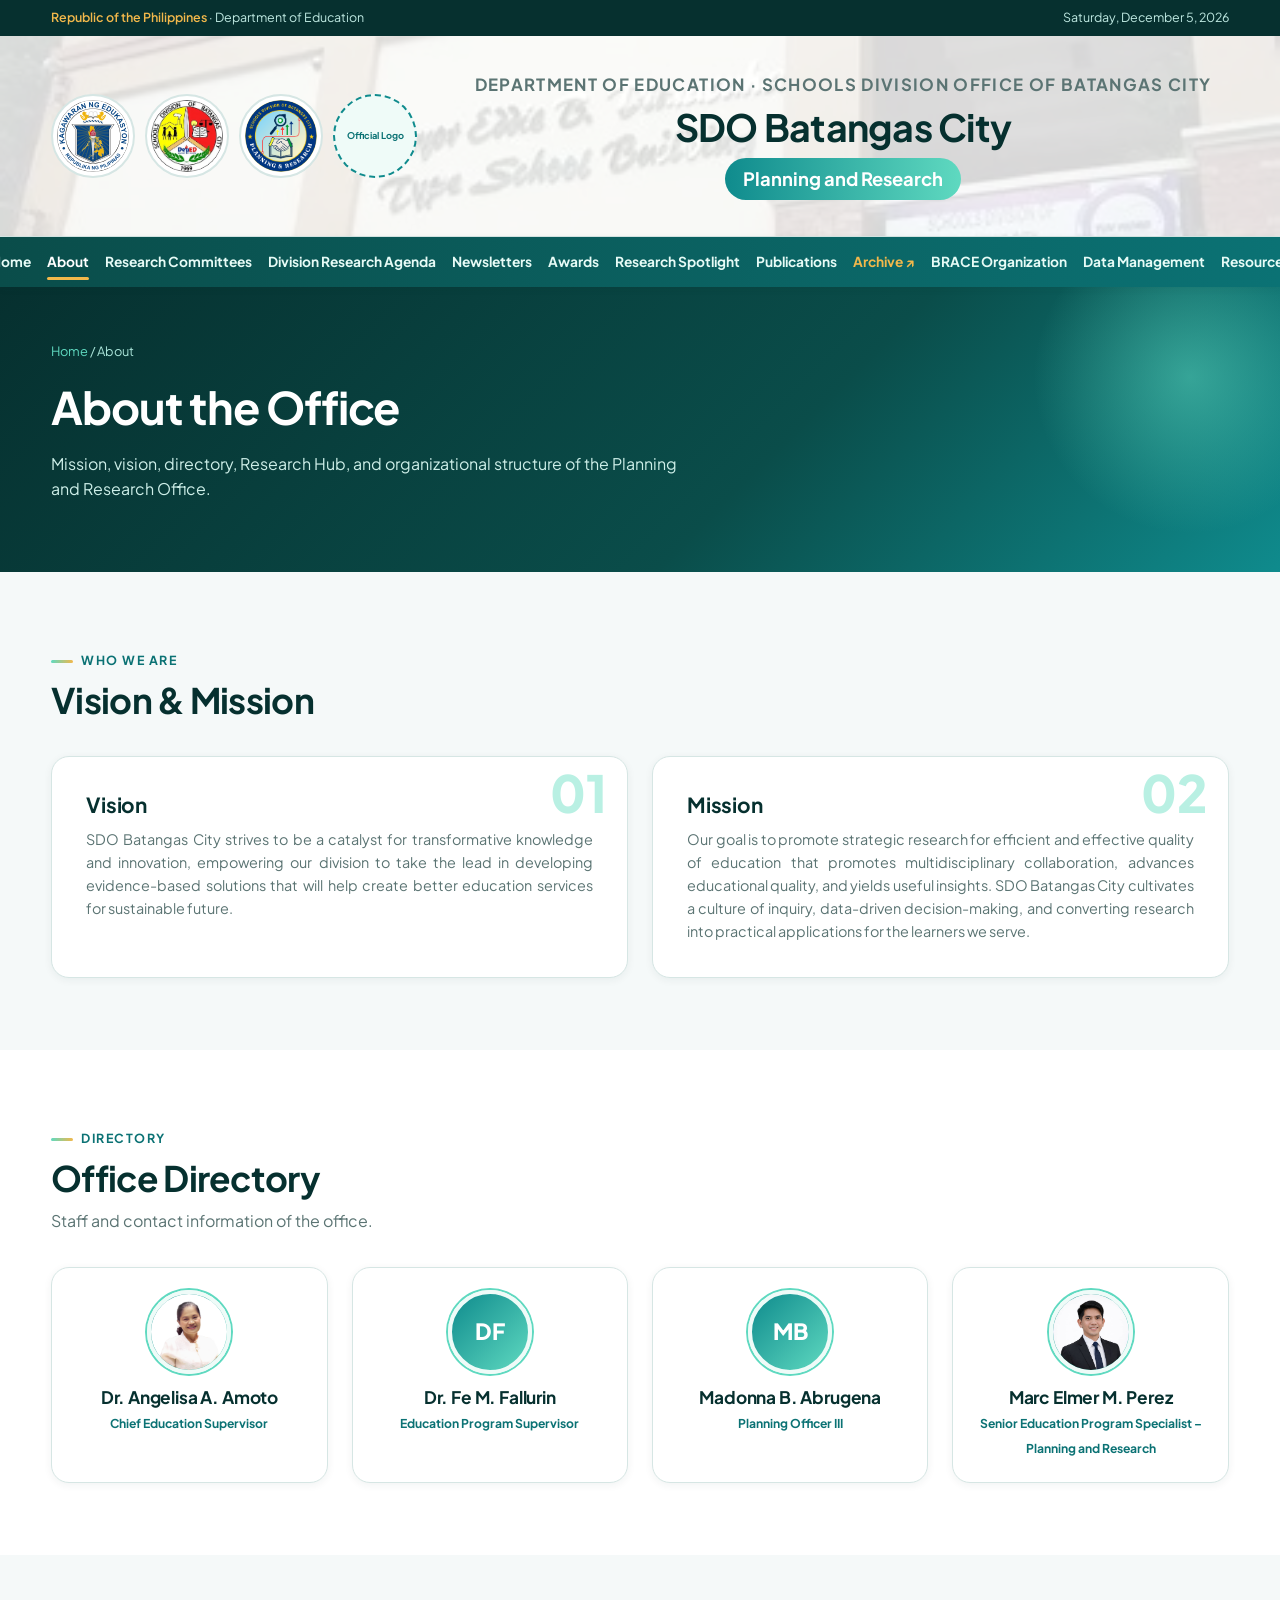
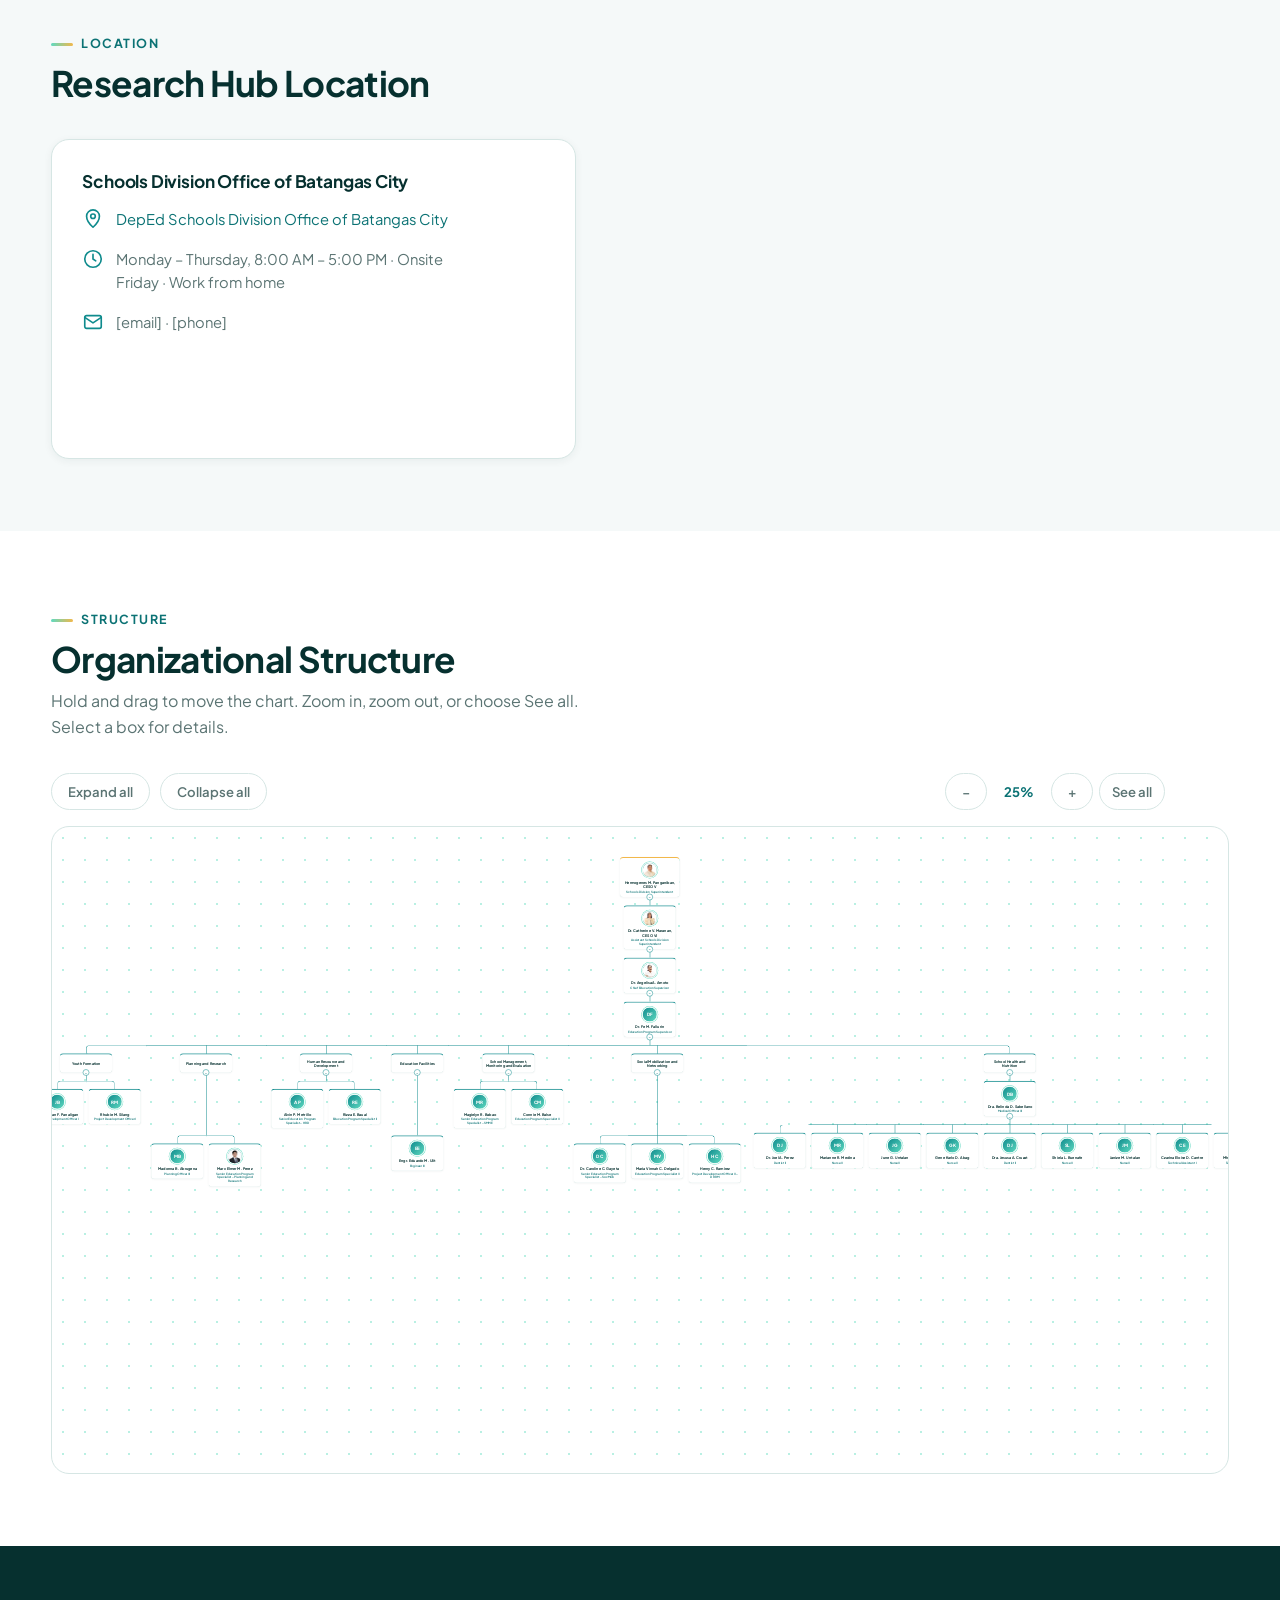
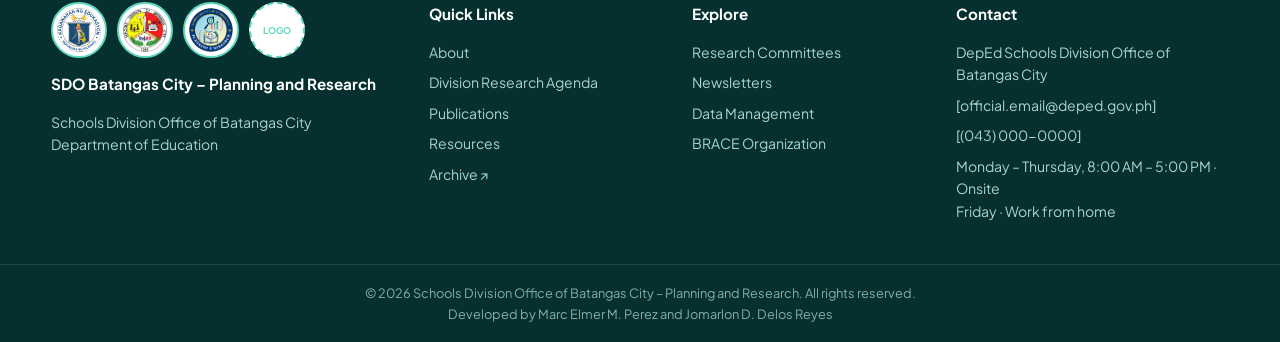
==== commit de927aca: "Add an empty official logo slot and make footer logos circular Co-authored-by: Cursor <cursoragent@c" ====
--- a/about.html
+++ b/about.html
@@ -9,7 +9,7 @@
       href="https://fonts.googleapis.com/css2?family=Plus+Jakarta+Sans:wght@400;500;600;700;800&display=swap"
       rel="stylesheet"
     />
-    <link rel="stylesheet" href="css/styles.css?v=51" />
+    <link rel="stylesheet" href="css/styles.css?v=52" />
   </head>
   <body data-page="about">
     <div id="site-header"></div>
@@ -25,9 +25,9 @@
     </section>
     <main id="page-root"></main>
     <div id="site-footer"></div>
-    <script src="js/data.js?v=51"></script>
-    <script src="js/components.js?v=51"></script>
-    <script src="js/pages.js?v=51"></script>
-    <script src="js/main.js?v=51"></script>
+    <script src="js/data.js?v=52"></script>
+    <script src="js/components.js?v=52"></script>
+    <script src="js/pages.js?v=52"></script>
+    <script src="js/main.js?v=52"></script>
   </body>
 </html>
--- a/css/styles.css
+++ b/css/styles.css
@@ -240,6 +240,7 @@
 .logo-ph {
   width: 84px;
   height: 84px;
+  flex: 0 0 84px;
   border-radius: 50%;
   border: 2px dashed var(--primary);
   background: var(--mint-50);
@@ -263,7 +264,8 @@
 .logo-ph img {
   width: 100%;
   height: 100%;
-  object-fit: contain;
+  object-fit: cover;
+  border-radius: 50%;
 }
 
 .brand-text {
@@ -1710,10 +1712,12 @@
 }
 
 .footer .logo-ph {
-  width: 48px;
-  height: 48px;
+  width: 56px;
+  height: 56px;
+  flex: 0 0 56px;
+  border-radius: 50%;
   border-color: var(--mint);
-  background: rgba(255, 255, 255, .06);
+  background: #fff;
   color: var(--mint);
 }
 
@@ -1937,6 +1941,7 @@
   .logo-ph {
     width: 48px;
     height: 48px;
+    flex: 0 0 48px;
     font-size: .5rem;
   }
 
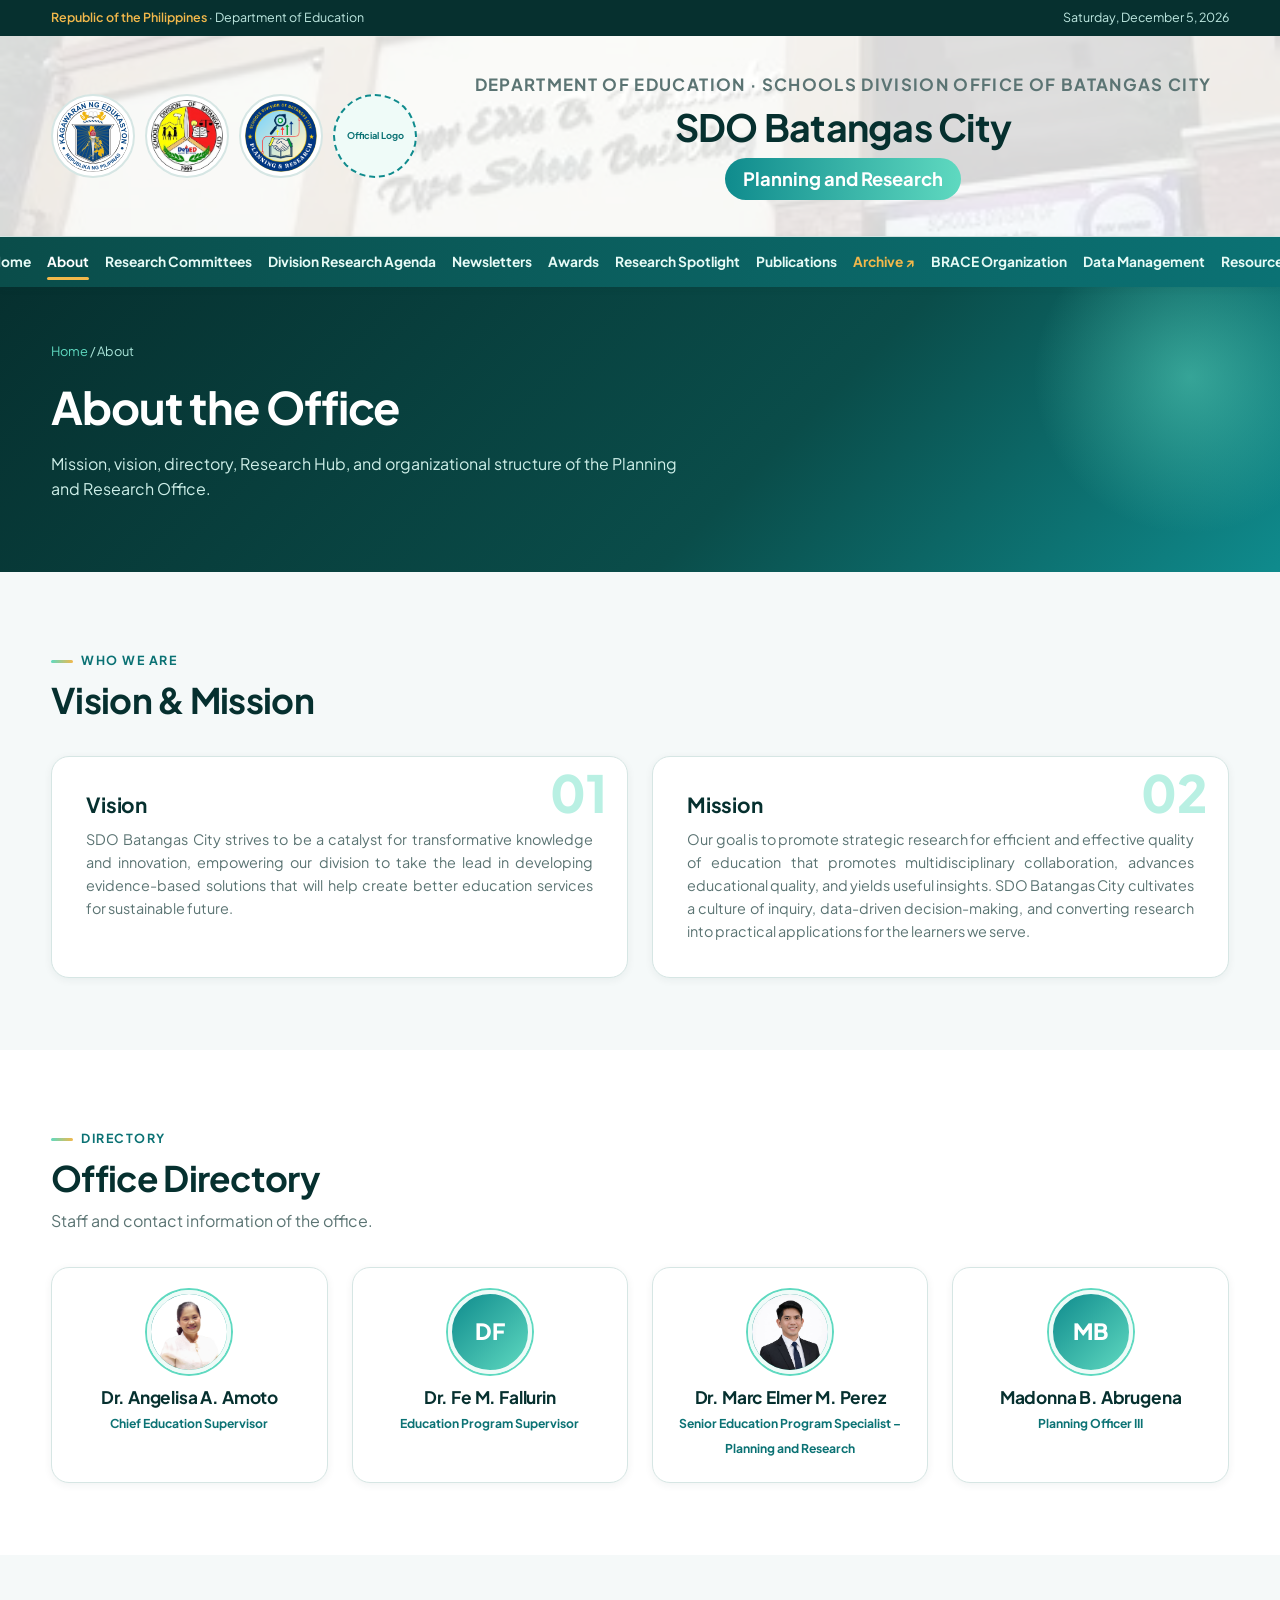
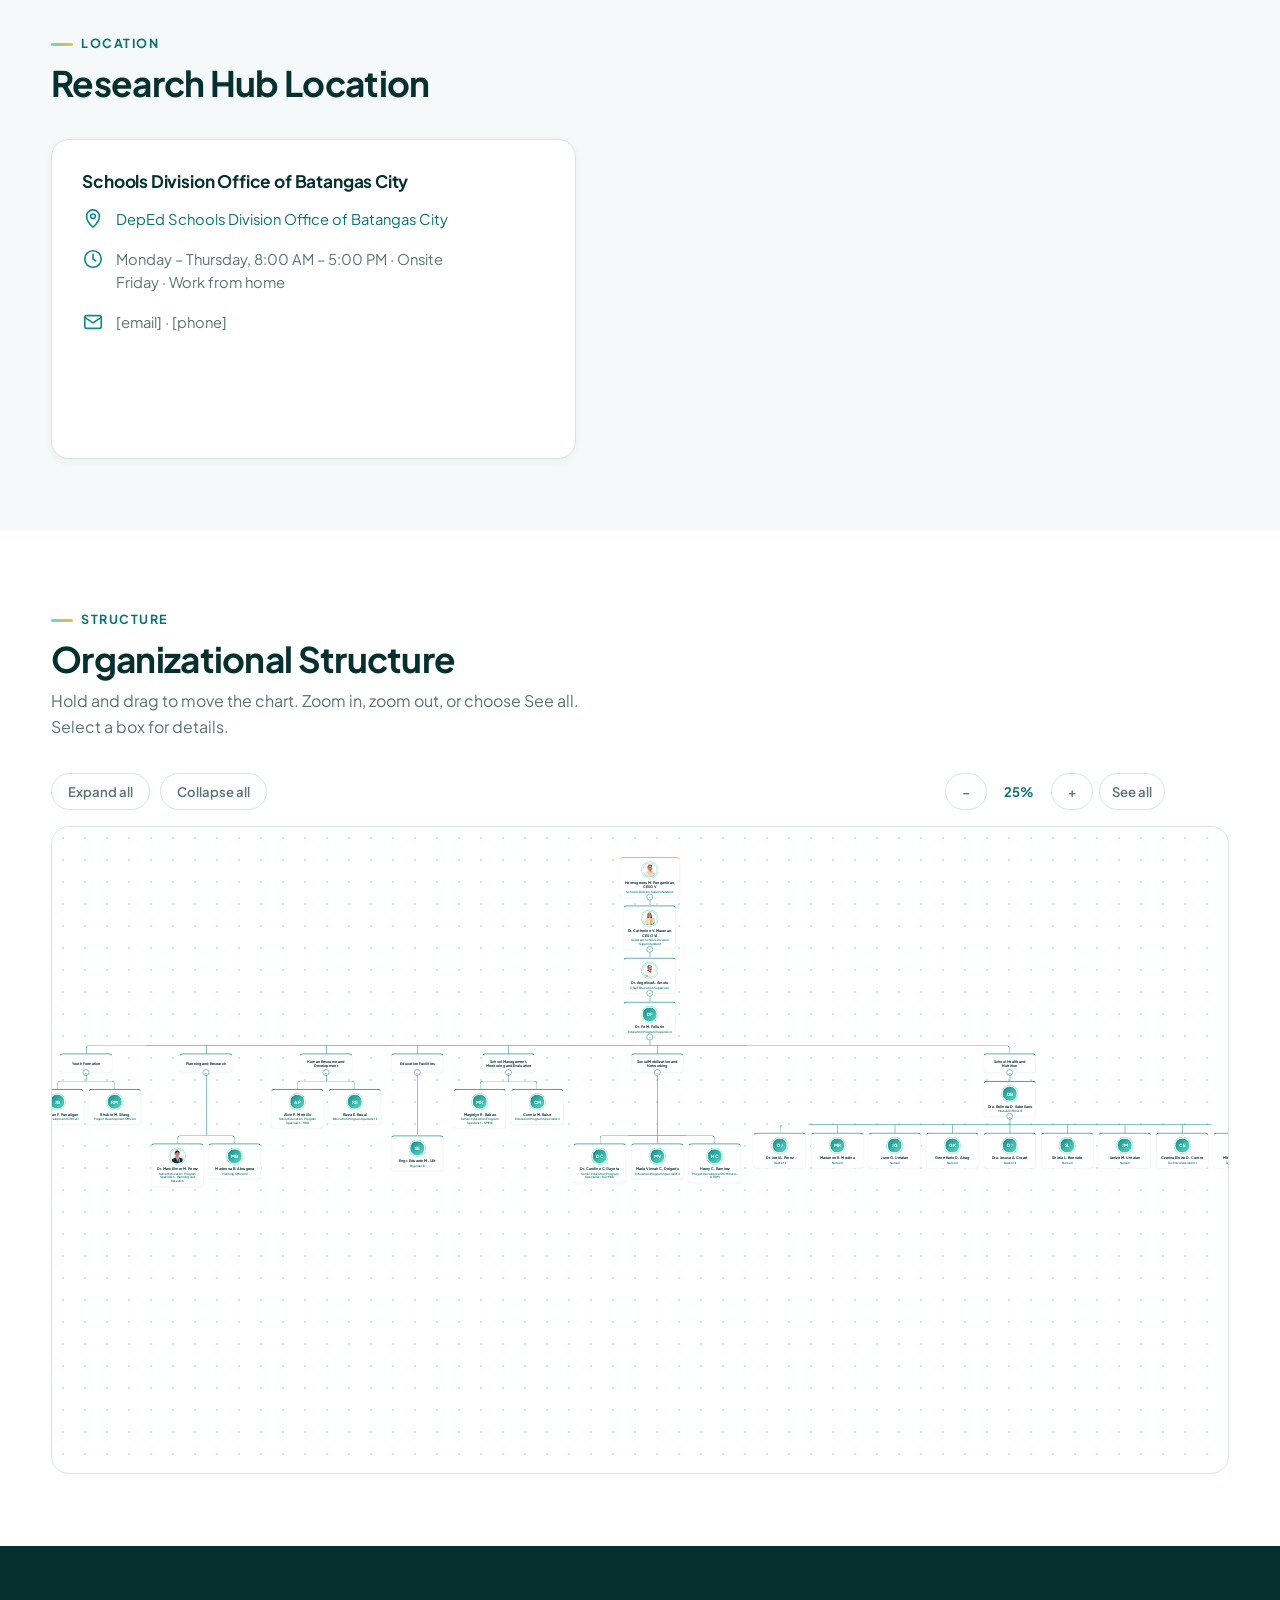
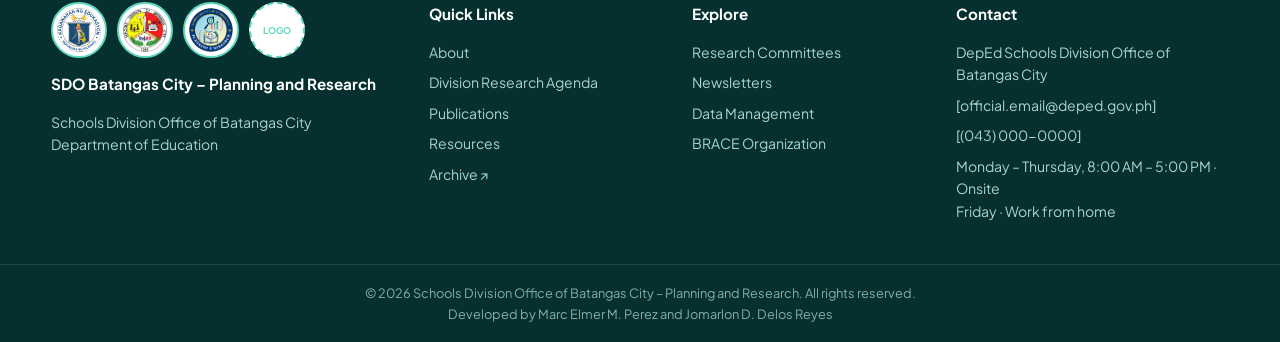
==== commit d137fec2: "List Dr. Marc Elmer M. Perez ahead of Madonna Abrugena Co-authored-by: Cursor <cursoragent@cursor.co" ====
--- a/about.html
+++ b/about.html
@@ -9,7 +9,7 @@
       href="https://fonts.googleapis.com/css2?family=Plus+Jakarta+Sans:wght@400;500;600;700;800&display=swap"
       rel="stylesheet"
     />
-    <link rel="stylesheet" href="css/styles.css?v=52" />
+    <link rel="stylesheet" href="css/styles.css?v=53" />
   </head>
   <body data-page="about">
     <div id="site-header"></div>
@@ -25,9 +25,9 @@
     </section>
     <main id="page-root"></main>
     <div id="site-footer"></div>
-    <script src="js/data.js?v=52"></script>
-    <script src="js/components.js?v=52"></script>
-    <script src="js/pages.js?v=52"></script>
-    <script src="js/main.js?v=52"></script>
+    <script src="js/data.js?v=53"></script>
+    <script src="js/components.js?v=53"></script>
+    <script src="js/pages.js?v=53"></script>
+    <script src="js/main.js?v=53"></script>
   </body>
 </html>
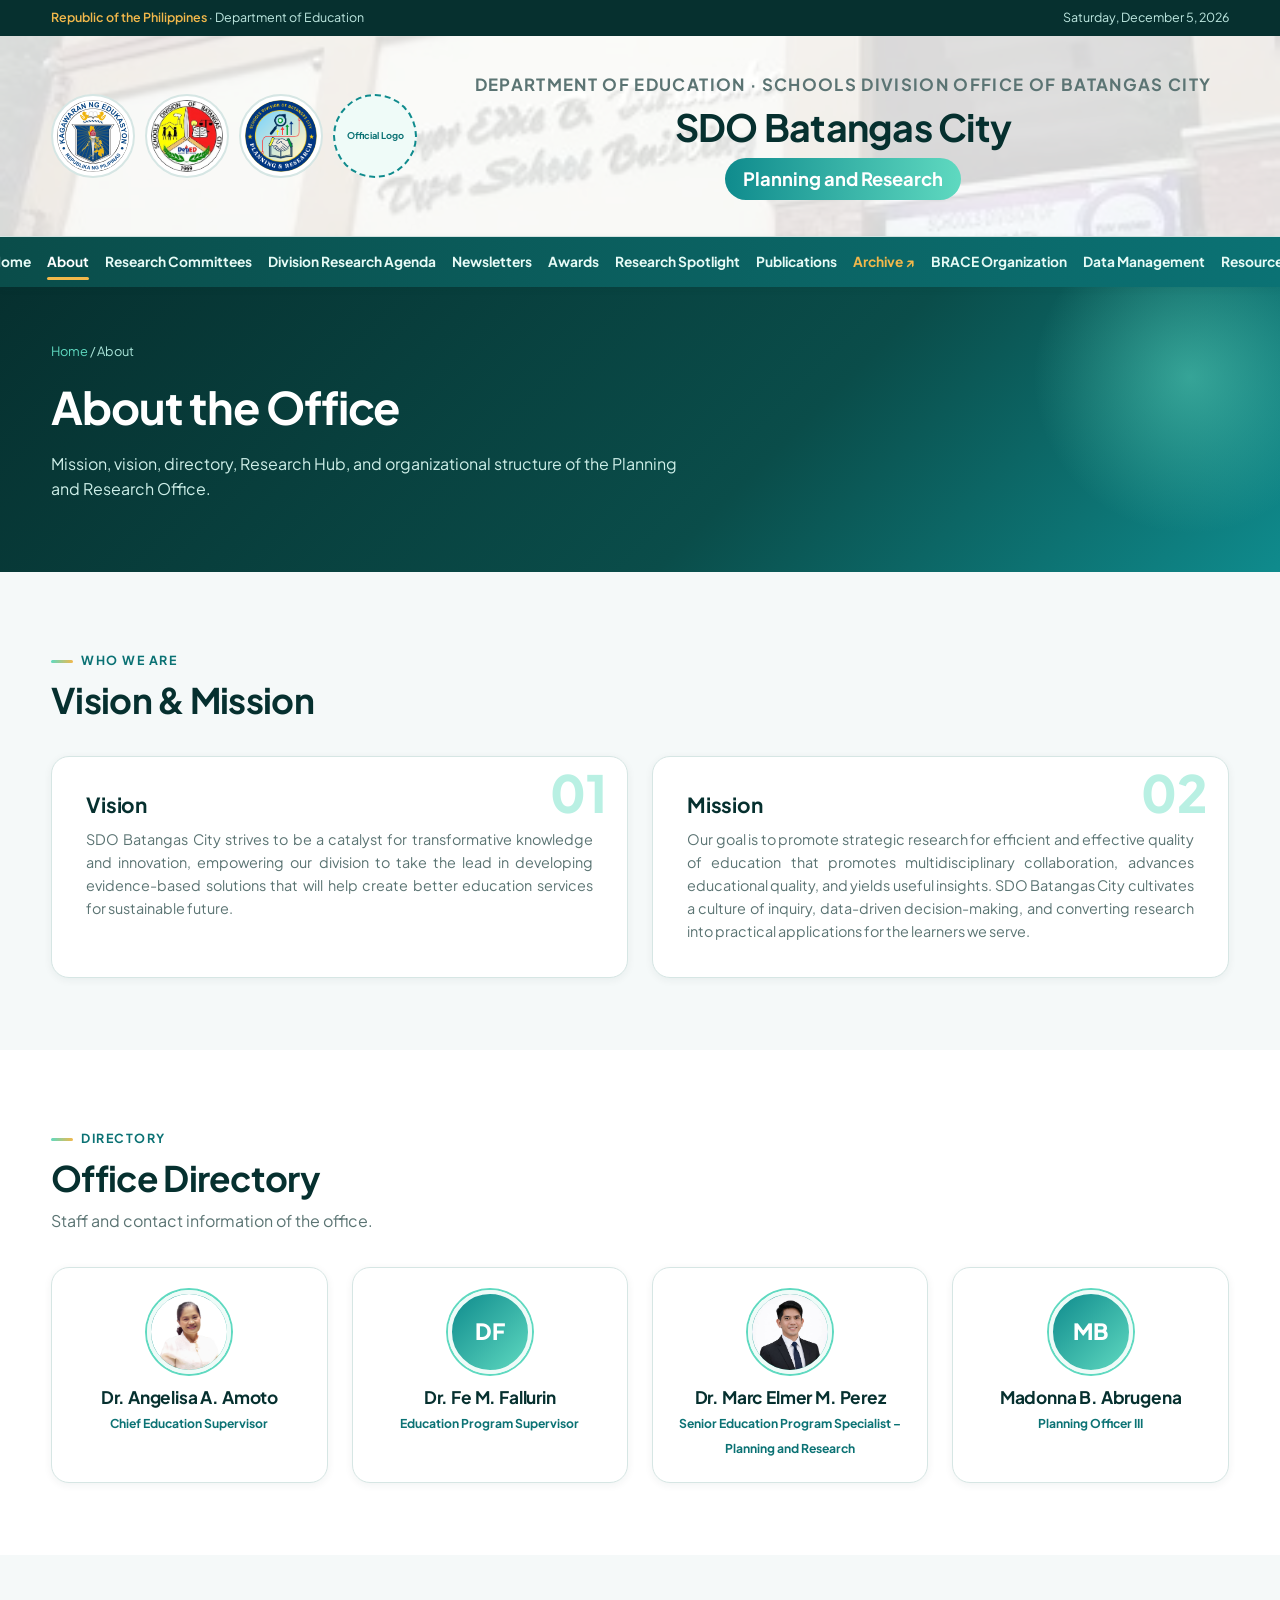
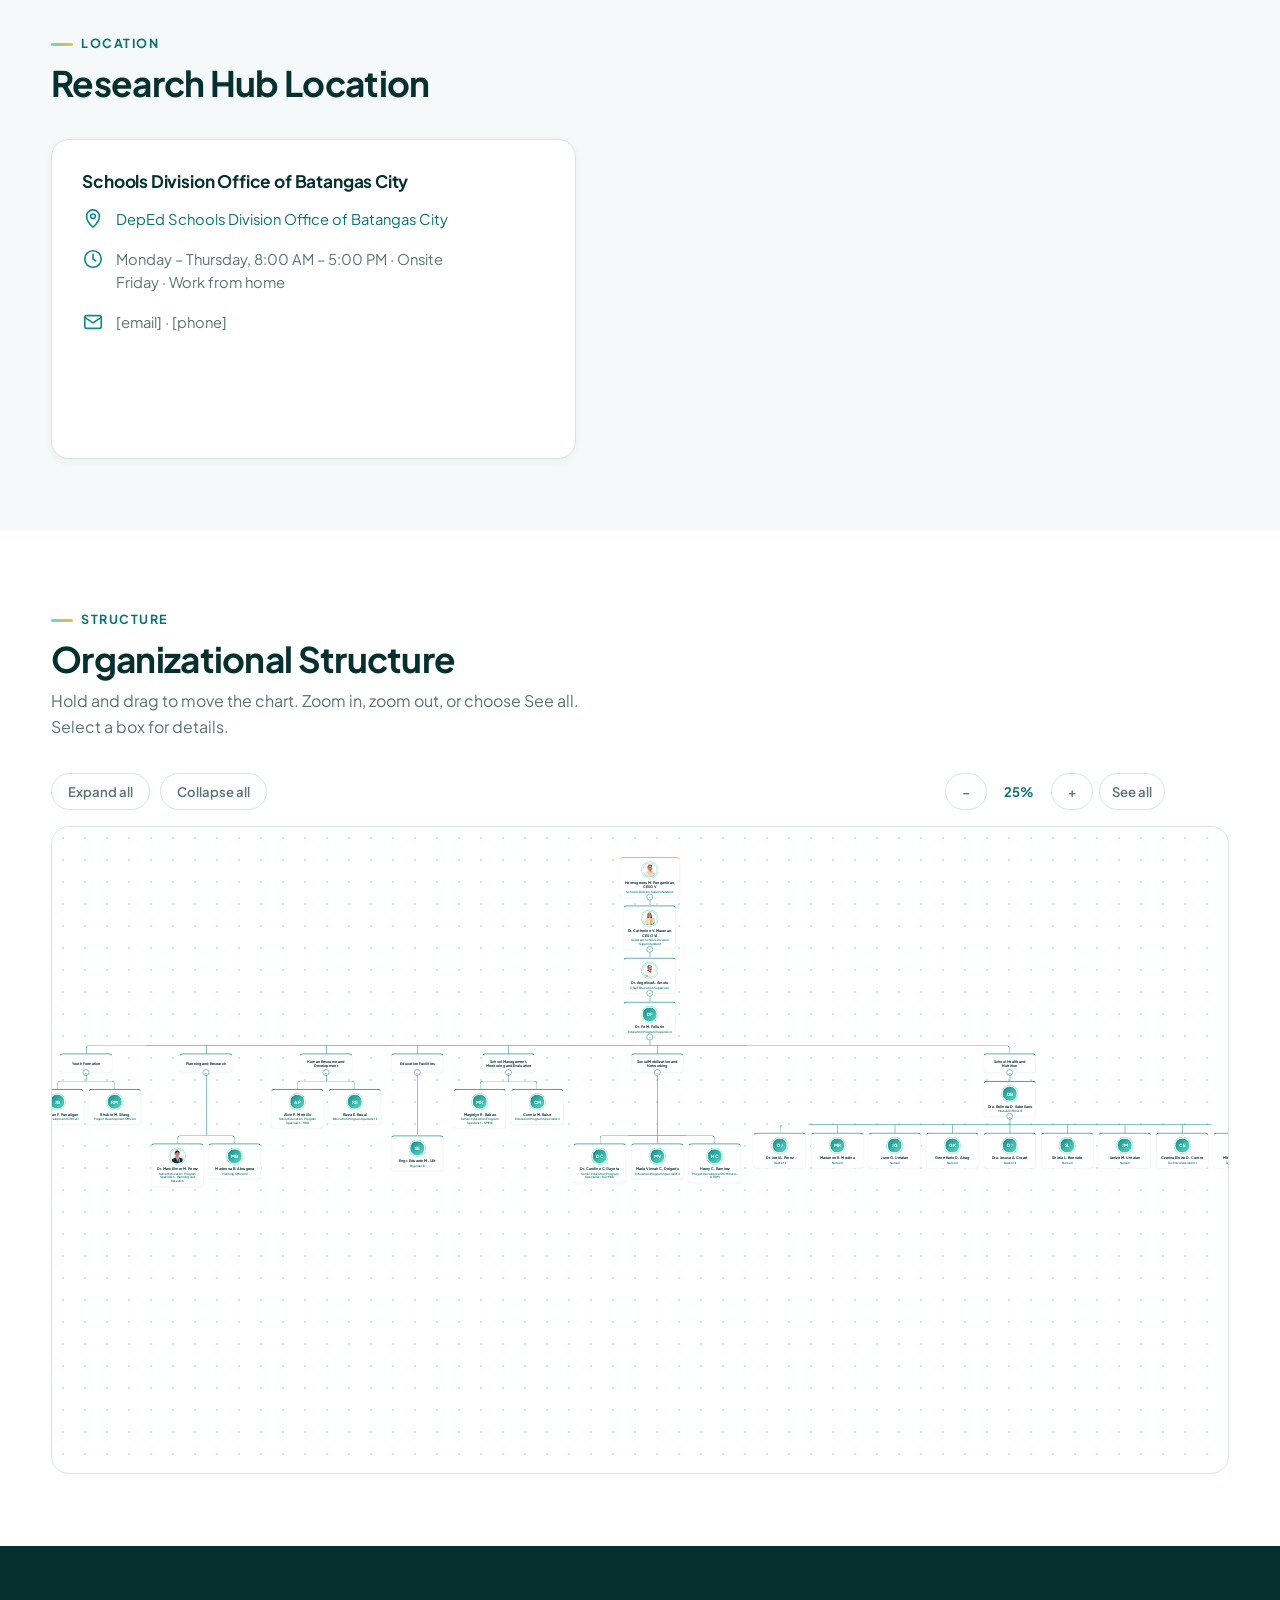
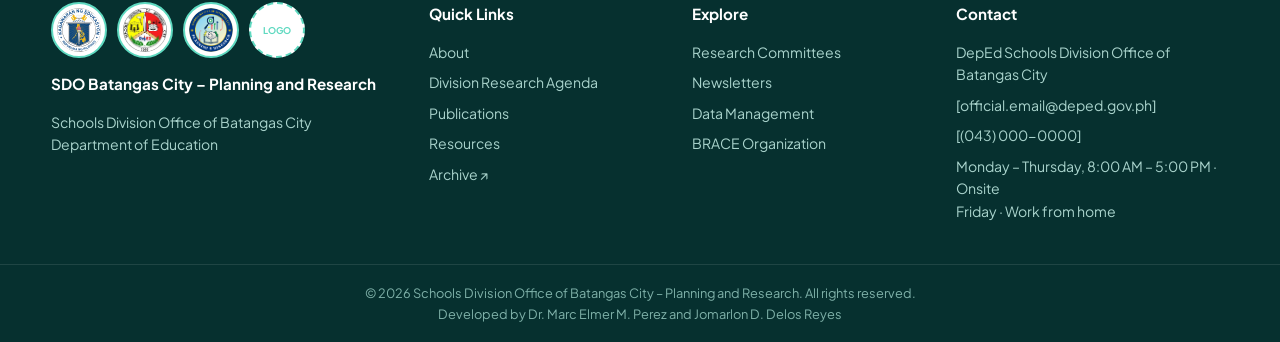
==== commit 49f3eb97: "Refresh the site so the footer shows Dr. Marc Elmer M. Perez Co-authored-by: Cursor <cursoragent@cur" ====
--- a/about.html
+++ b/about.html
@@ -9,7 +9,7 @@
       href="https://fonts.googleapis.com/css2?family=Plus+Jakarta+Sans:wght@400;500;600;700;800&display=swap"
       rel="stylesheet"
     />
-    <link rel="stylesheet" href="css/styles.css?v=53" />
+    <link rel="stylesheet" href="css/styles.css?v=54" />
   </head>
   <body data-page="about">
     <div id="site-header"></div>
@@ -25,9 +25,9 @@
     </section>
     <main id="page-root"></main>
     <div id="site-footer"></div>
-    <script src="js/data.js?v=53"></script>
-    <script src="js/components.js?v=53"></script>
-    <script src="js/pages.js?v=53"></script>
-    <script src="js/main.js?v=53"></script>
+    <script src="js/data.js?v=54"></script>
+    <script src="js/components.js?v=54"></script>
+    <script src="js/pages.js?v=54"></script>
+    <script src="js/main.js?v=54"></script>
   </body>
 </html>
